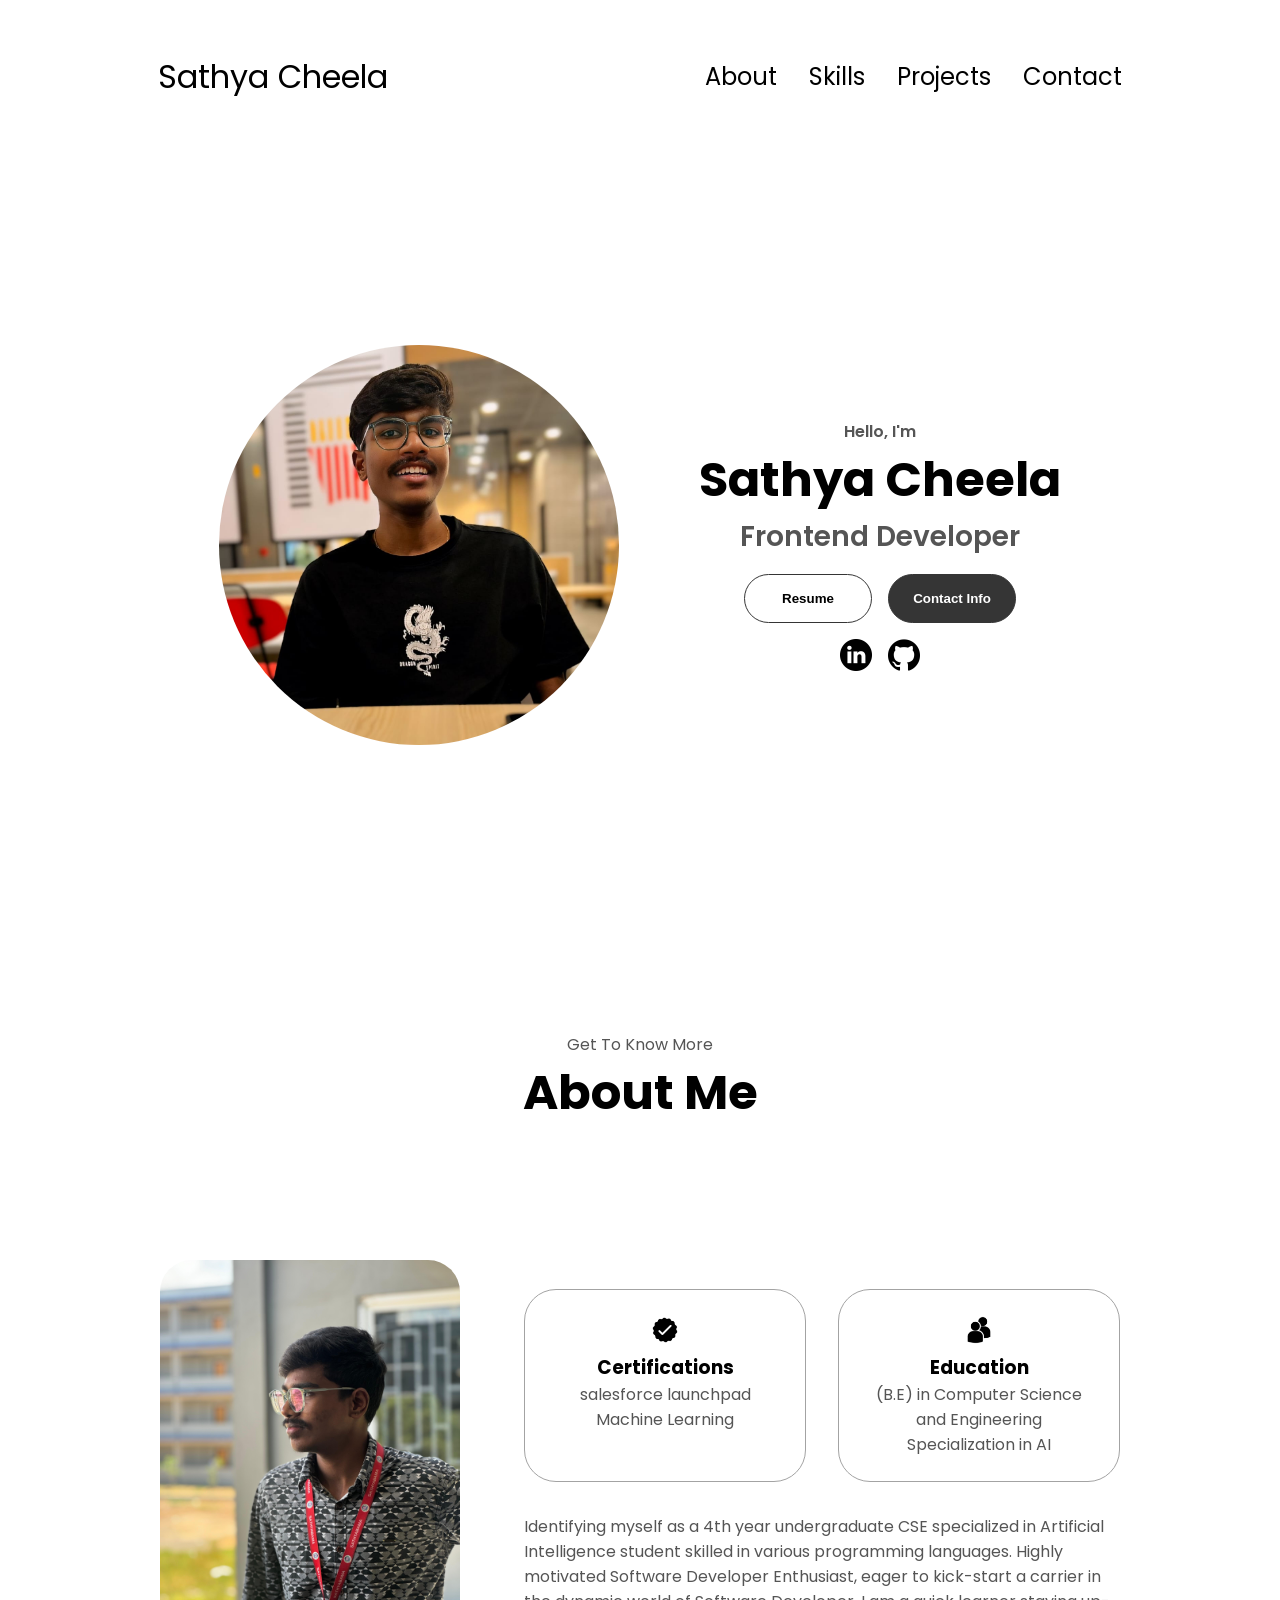
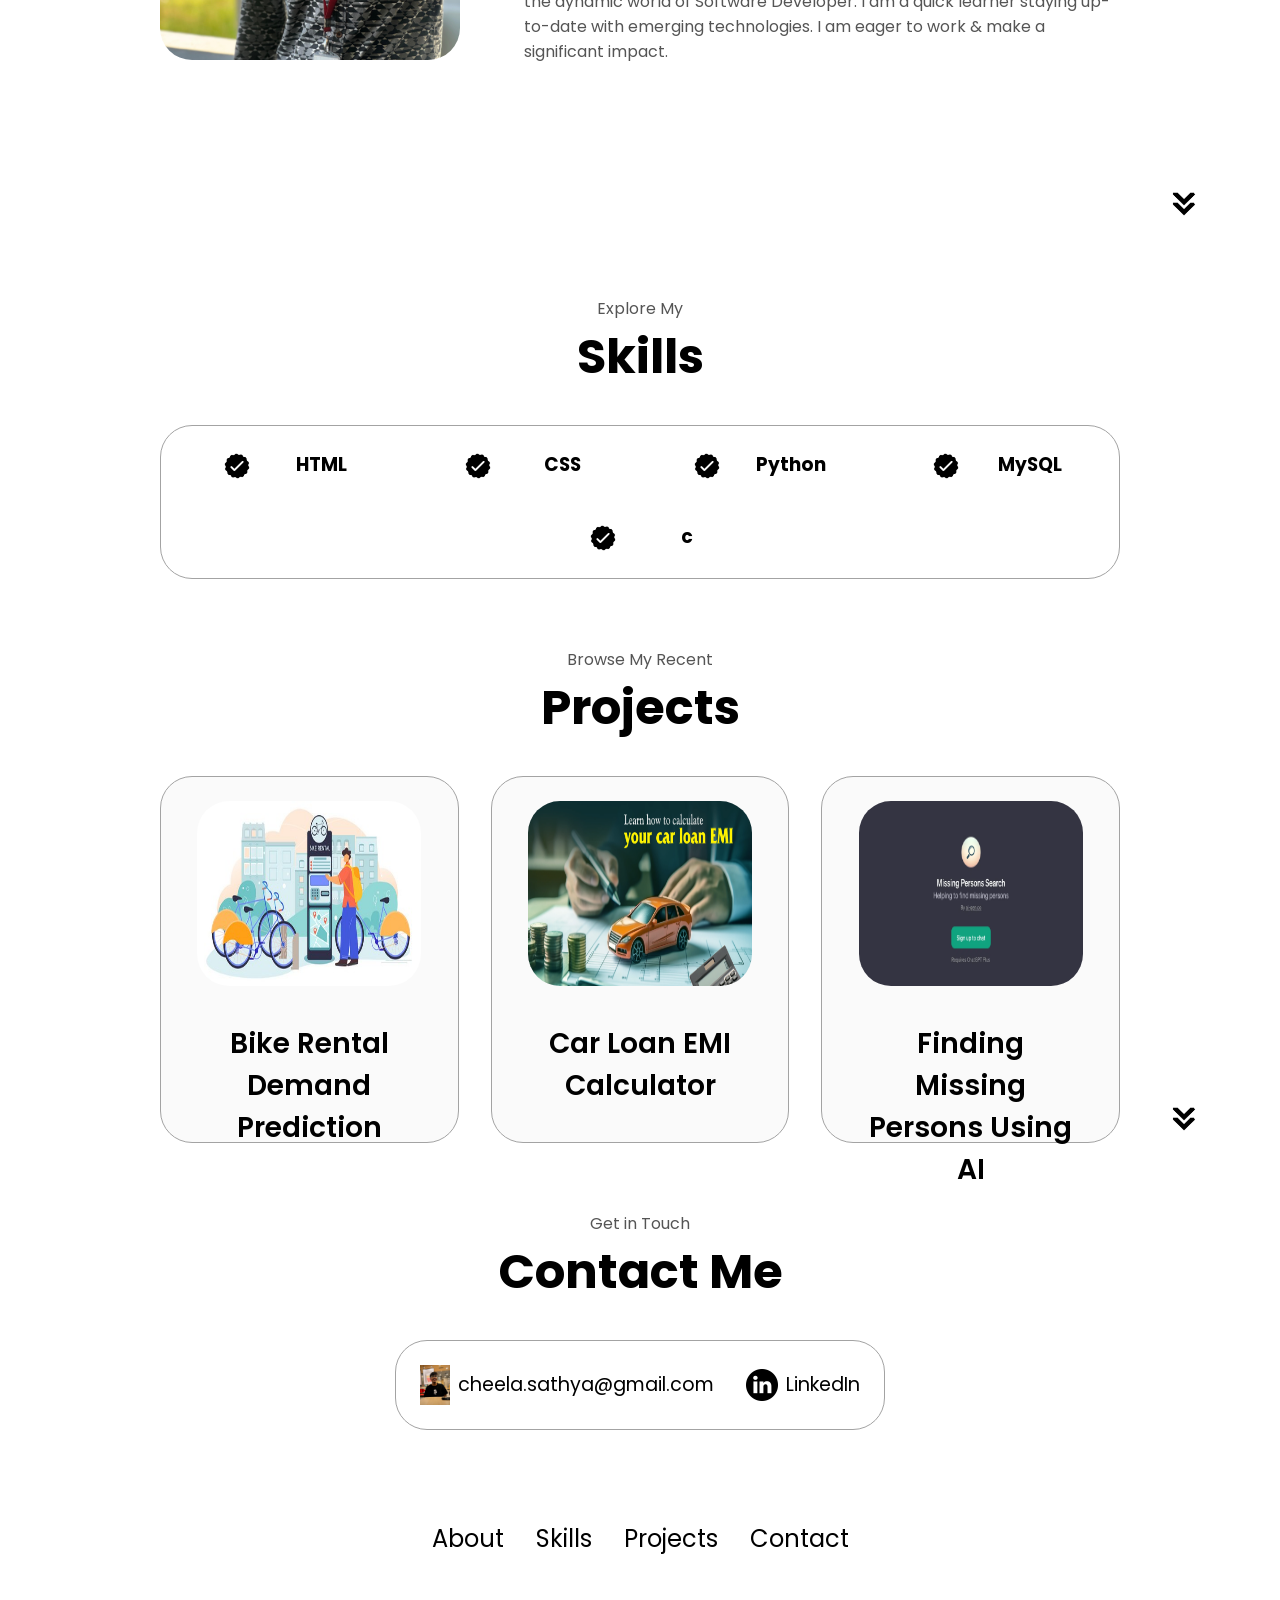
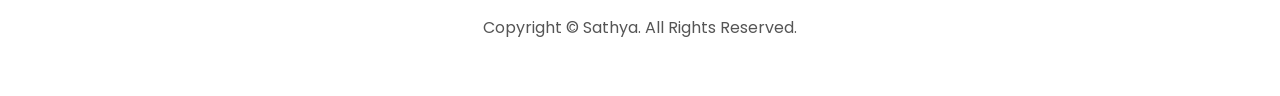
==== index.html @ cf6d088b "Add files via upload" ====
<!DOCTYPE html>
<html lang="en">
  <head>
    <meta charset="UTF-8" />
    <meta http-equiv="X-UA-Compatible" content="IE=edge" />
    <meta name="viewport" content="width=device-width, initial-scale=1.0" />
    <title>My Portfolio</title>
    <link rel="stylesheet" href="style.css" />
    <link rel="stylesheet" href="mediaqueries.css" />
    <style>
      .front-pic{
        width: 100%;
        height: 100%;
        border-radius: 50%;
        object-fit: cover;
      }
      .adjust{
        height: 100%;
      }

    </style>
  </head>
  <body>
    <nav id="desktop-nav">
      <div class="logo">Sathya Cheela</div>
      <div>
        <ul class="nav-links">
          <li><a href="#about">About</a></li>
          <li><a href="#experience">Skills</a></li>
          <li><a href="#projects">Projects</a></li>
          <li><a href="#contact">Contact</a></li>
        </ul>
      </div>
    </nav>
    <nav id="hamburger-nav">
      <div class="logo">Sathya Cheela</div>
      <div class="hamburger-menu">
        <div class="hamburger-icon" onclick="toggleMenu()">
          <span></span>
          <span></span>
          <span></span>
        </div>
        <div class="menu-links">
          <li><a href="#about" onclick="toggleMenu()">About</a></li>
          <li><a href="#experience" onclick="toggleMenu()">Experience</a></li>
          <li><a href="#projects" onclick="toggleMenu()">Projects</a></li>
          <li><a href="#contact" onclick="toggleMenu()">Contact</a></li>
        </div>
      </div>
    </nav>
    <section id="profile">
      <div class="section__pic-container">
        <img class="front-pic" src="assets\profile-pic.jpg" alt="Sathya profile picture" />
      </div>
      <div class="section__text">
        <p class="section__text__p1">Hello, I'm</p>
        <h1 class="title">Sathya Cheela</h1>
        <p class="section__text__p2">Frontend Developer</p>
        <div class="btn-container">
          <button
            class="btn btn-color-2"
            onclick="window.open('./assets/resume-example.pdf')"
          >
            Resume
          </button>
          <button class="btn btn-color-1" onclick="location.href='./#contact'">
            Contact Info
          </button>
        </div>
        <div id="socials-container">
          <img
            src="./assets/linkedin.png"
            alt="My LinkedIn profile"
            class="icon"
            onclick="location.href='https://www.linkedin.com/in/sathya-cheela-b7996b230/'"
          />
          <img
            src="./assets/github.png"
            alt="My Github profile"
            class="icon"
            onclick="location.href='https://github.com/ch-sathya'"
          />
        </div>
      </div>
    </section>
    <section id="about">
      <p class="section__text__p1">Get To Know More</p>
      <h1 class="title">About Me</h1>
      <div class="section-container">
        <div class="section__pic-container">
          <img
            src="assets\about-pic.jpg"
            alt="Profile picture"
            class="about-pic"
          />
        </div>
        <div class="about-details-container">
          <div class="about-containers">
            <div class="details-container">
              <img
                src="./assets/experience.png"
                alt="Experience icon"
                class="icon"
              />
              <h3>Certifications</h3>
              <p>salesforce launchpad<br />Machine Learning</p>
            </div>
            <div class="details-container">
              <img
                src="./assets/education.png"
                alt="Education icon"
                class="icon"
              />
              <h3>Education</h3>
              <p>(B.E) in Computer Science and Engineering <br />Specialization in AI</p>
            </div>
          </div>
          <div class="text-container">
            <p>
              Identifying myself as a 4th year undergraduate CSE specialized in 
              Artificial Intelligence student skilled in various programming languages. 
              Highly motivated Software Developer Enthusiast, eager to kick-start a 
              carrier in the dynamic world of Software Developer. 
              I am a quick learner staying up-to-date with emerging technologies. 
              I am eager to work & make a significant impact. 
            </p>
          </div>
        </div>
      </div>
      <img
        src="./assets/arrow.png"
        alt="Arrow icon"
        class="icon arrow"
        onclick="location.href='./#experience'"
      />
    </section>
    <section class="adjust" id="experience">
      <p class="section__text__p1">Explore My</p>
      <h1 class="title">Skills</h1>
      <div class="experience-details-container">
        <div class="about-containers">
          <div class="details-container">
            <!-- <h2 class="experience-sub-title">skills</h2> -->
            <div class="article-container">
              <article>
                <img
                  src="./assets/checkmark.png"
                  alt="Experience icon"
                  class="icon"
                />
                <div>
                  <h3>HTML</h3>
                  <!-- <p>Experienced</p> -->
                </div>
              </article>
              <article>
                <img
                  src="./assets/checkmark.png"
                  alt="Experience icon"
                  class="icon"
                />
                <div>
                  <h3>CSS</h3>
                  <!-- <p>Experienced</p> -->
                </div>
              </article>
              <article>
                <img
                  src="./assets/checkmark.png"
                  alt="Experience icon"
                  class="icon"
                />
                <div>
                  <h3>Python</h3>
                  <!-- <p>Intermediate</p> -->
                </div>
              </article>
              <article>
                <img
                  src="./assets/checkmark.png"
                  alt="Experience icon"
                  class="icon"
                />
                <div>
                  <h3>MySQL</h3>
                  <!-- <p>Basic</p> -->
                </div>
              </article>
              <article>
                <img
                  src="./assets/checkmark.png"
                  alt="Experience icon"
                  class="icon"
                />
                <div>
                  <h3>c</h3>
                  <!-- <p>Basic</p> -->
                </div>
              </article>
              <!-- <article>
                <img
                  src="./assets/checkmark.png"
                  alt="Experience icon"
                  class="icon"
                />
                <div>
                  <h3>Material UI</h3>
                  <p>Intermediate</p>
                </div>
              </article> -->
            </div>
          </div>
          <!-- <div class="details-container">
            <h2 class="experience-sub-title">Frontend Development</h2>
            <div class="article-container">
              <article>
                <img
                  src="./assets/checkmark.png"
                  alt="Experience icon"
                  class="icon"
                />
                <div>
                  <h3>PostgreSQL</h3>
                  <p>Basic</p>
                </div>
              </article>
              <article>
                <img
                  src="./assets/checkmark.png"
                  alt="Experience icon"
                  class="icon"
                />
                <div>
                  <h3>Node JS</h3>
                  <p>Intermediate</p>
                </div>
              </article>
              <article>
                <img
                  src="./assets/checkmark.png"
                  alt="Experience icon"
                  class="icon"
                />
                <div>
                  <h3>Express JS</h3>
                  <p>Intermediate</p>
                </div>
              </article>
              <article>
                <img
                  src="./assets/checkmark.png"
                  alt="Experience icon"
                  class="icon"
                />
                <div>
                  <h3>Git</h3>
                  <p>Intermediate</p>
                </div>
              </article>
            </div>
          </div> -->
        </div>
      </div>
      <!-- <img
        src="./assets/arrow.png"
        alt="Arrow icon"
        class="icon arrow"
        onclick="location.href='./#projects'"
      /> -->
    </section>
    <section id="projects">
      <p class="section__text__p1">Browse My Recent</p>
      <h1 class="title">Projects</h1>
      <div class="experience-details-container">
        <div class="about-containers">
          <div class="details-container color-container">
            <div class="article-container">
              <img
                src="assets\bike rental.jpg"
                alt="Project 1"
                class="project-img"
              />
            </div>
            <h2 class="experience-sub-title project-title">Bike Rental Demand Prediction </h2>
            <!-- <div class="btn-container">
              <button
                class="btn btn-color-2 project-btn"
                onclick="location.href='https://github.com/'"
              >
                Github
              </button>
              <button
                class="btn btn-color-2 project-btn"
                onclick="location.href='https://github.com/'"
              >
                Live Demo
              </button>
            </div> -->
          </div>
          <div class="details-container color-container">
            <div class="article-container">
              <img
                src="assets\Car Loan EMI Calculator.png"
                alt="Project 2"
                class="project-img"
              />
            </div>
            <h2 class="experience-sub-title project-title">Car Loan EMI Calculator</h2>
            <!-- <div class="btn-container">
              <button
                class="btn btn-color-2 project-btn"
                onclick="location.href='https://github.com/'"
              >
                Github
              </button>
              <button
                class="btn btn-color-2 project-btn"
                onclick="location.href='https://github.com/'"
              >
                Live Demo
              </button>
            </div> -->
          </div>
          <div class="details-container color-container">
            <div class="article-container">
              <img
                src="assets\missing-persons-search.webp"
                alt="Project 3"
                class="project-img"
              />
            </div>
            <h2 class="experience-sub-title project-title">Finding Missing Persons Using AI</h2>
            <!-- <div class="btn-container">
              <button
                class="btn btn-color-2 project-btn"
                onclick="location.href='https://github.com/'"
              >
                Github
              </button>
              <button
                class="btn btn-color-2 project-btn"
                onclick="location.href='https://github.com/'"
              >
                Live Demo
              </button>
            </div> -->
          </div>
        </div>
      </div>
      <img
        src="./assets/arrow.png"
        alt="Arrow icon"
        class="icon arrow"
        onclick="location.href='./#contact'"
      />
    </section>
    <section id="contact">
      <p class="section__text__p1">Get in Touch</p>
      <h1 class="title">Contact Me</h1>
      <div class="contact-info-upper-container">
        <div class="contact-info-container">
          <img
            src="assets\profile-pic.jpg"
            alt="Email icon"
            class="icon contact-icon email-icon"
          />
          <p><a href="mailto:cheela.sathya@gmail.com">cheela.sathya@gmail.com</a></p>
        </div>
        <div class="contact-info-container">
          <img
            src="./assets/linkedin.png"
            alt="LinkedIn icon"
            class="icon contact-icon"
          />
          <p><a href="https://www.linkedin.com/in/sathya-cheela-b7996b230/">LinkedIn</a></p>
        </div>
      </div>
    </section>
    <footer>
      <nav>
        <div class="nav-links-container">
          <ul class="nav-links">
            <li><a href="#about">About</a></li>
            <li><a href="#experience">Skills</a></li>
            <li><a href="#projects">Projects</a></li>
            <li><a href="#contact">Contact</a></li>
          </ul>
        </div>
      </nav>
      <p>Copyright &#169; Sathya. All Rights Reserved.</p>
    </footer>
    <script src="script.js"></script>
  </body>
</html>
---- style.css ----
/* GENERAL */

@import url("https://fonts.googleapis.com/css2?family=Poppins:wght@300;400;500;600&display=swap");

* {
  margin: 0;
  padding: 0;
}

body {
  font-family: "Poppins", sans-serif;
}

html {
  scroll-behavior: smooth;
}

p {
  color: rgb(85, 85, 85);
}

/* TRANSITION */

a,
.btn {
  transition: all 300ms ease;
}

/* DESKTOP NAV */

nav,
.nav-links {
  display: flex;
}

nav {
  justify-content: space-around;
  align-items: center;
  height: 17vh;
}

.nav-links {
  gap: 2rem;
  list-style: none;
  font-size: 1.5rem;
}

a {
  color: black;
  text-decoration: none;
  text-decoration-color: white;
}

a:hover {
  color: grey;
  text-decoration: underline;
  text-underline-offset: 1rem;
  text-decoration-color: rgb(181, 181, 181);
}

.logo {
  font-size: 2rem;
}

.logo:hover {
  cursor: default;
}

/* HAMBURGER MENU */

#hamburger-nav {
  display: none;
}

.hamburger-menu {
  position: relative;
  display: inline-block;
}

.hamburger-icon {
  display: flex;
  flex-direction: column;
  justify-content: space-between;
  height: 24px;
  width: 30px;
  cursor: pointer;
}

.hamburger-icon span {
  width: 100%;
  height: 2px;
  background-color: black;
  transition: all 0.3 ease-in-out;
}

.menu-links {
  position: absolute;
  top: 100%;
  right: 0;
  background-color: white;
  width: fit-content;
  max-height: 0;
  overflow: hidden;
  transition: all 0.3 ease-in-out;
}

.menu-links a {
  display: block;
  padding: 10px;
  text-align: center;
  font-size: 1.5rem;
  color: black;
  text-decoration: none;
  transition: all 0.3 ease-in-out;
}

.menu-links li {
  list-style: none;
}

.menu-links.open {
  max-height: 300px;
}

.hamburger-icon.open span:first-child {
  transform: rotate(45deg) translate(10px, 5px);
}

.hamburger-icon.open span:nth-child(2) {
  opacity: 0;
}

.hamburger-icon.open span:last-child {
  transform: rotate(-45deg) translate(10px, -5px);
}

.hamburger-icon span:first-child {
  transform: none;
}

.hamburger-icon span:first-child {
  opacity: 1;
}

.hamburger-icon span:first-child {
  transform: none;
}

/* SECTIONS */

section {
  padding-top: 4vh;
  height: 96vh;
  margin: 0 10rem;
  box-sizing: border-box;
  min-height: fit-content;
}

.section-container {
  display: flex;
}

/* PROFILE SECTION */

#profile {
  display: flex;
  justify-content: center;
  gap: 5rem;
  height: 80vh;
}

.section__pic-container {
  display: flex;
  height: 400px;
  width: 400px;
  margin: auto 0;
}

.section__text {
  align-self: center;
  text-align: center;
}

.section__text p {
  font-weight: 600;
}

.section__text__p1 {
  text-align: center;
}

.section__text__p2 {
  font-size: 1.75rem;
  margin-bottom: 1rem;
}

.title {
  font-size: 3rem;
  text-align: center;
}

#socials-container {
  display: flex;
  justify-content: center;
  margin-top: 1rem;
  gap: 1rem;
}

/* ICONS */

.icon {
  cursor: pointer;
  height: 2rem;
}

/* BUTTONS */

.btn-container {
  display: flex;
  justify-content: center;
  gap: 1rem;
}

.btn {
  font-weight: 600;
  transition: all 300ms ease;
  padding: 1rem;
  width: 8rem;
  border-radius: 2rem;
}

.btn-color-1,
.btn-color-2 {
  border: rgb(53, 53, 53) 0.1rem solid;
}

.btn-color-1:hover,
.btn-color-2:hover {
  cursor: pointer;
}

.btn-color-1,
.btn-color-2:hover {
  background: rgb(53, 53, 53);
  color: white;
}

.btn-color-1:hover {
  background: rgb(0, 0, 0);
}

.btn-color-2 {
  background: none;
}

.btn-color-2:hover {
  border: rgb(255, 255, 255) 0.1rem solid;
}

.btn-container {
  gap: 1rem;
}

/* ABOUT SECTION */

#about {
  position: relative;
}

.about-containers {
  gap: 2rem;
  margin-bottom: 2rem;
  margin-top: 2rem;
}

.about-details-container {
  justify-content: center;
  flex-direction: column;
}

.about-containers,
.about-details-container {
  display: flex;
}

.about-pic {
  border-radius: 2rem;
}

.arrow {
  position: absolute;
  right: -5rem;
  bottom: 2.5rem;
}

.details-container {
  padding: 1.5rem;
  flex: 1;
  background: white;
  border-radius: 2rem;
  border: rgb(53, 53, 53) 0.1rem solid;
  border-color: rgb(163, 163, 163);
  text-align: center;
}

.section-container {
  gap: 4rem;
  height: 80%;
}

.section__pic-container {
  height: 400px;
  width: 400px;
  margin: auto 0;
}

/* EXPERIENCE SECTION */

#experience {
  position: relative;
}

.experience-sub-title {
  color: rgb(85, 85, 85);
  font-weight: 600;
  font-size: 1.75rem;
  margin-bottom: 2rem;
}

.experience-details-container {
  display: flex;
  justify-content: center;
  flex-direction: column;
}

.article-container {
  height: 65%;
  display: flex;
  text-align: initial;
  flex-wrap: wrap;
  flex-direction: row;
  gap: 2.5rem;
  justify-content: space-around;
}

article {
  display: flex;
  width: 10rem;
  justify-content: space-around;
  gap: 0.5rem;
}

article .icon {
  cursor: default;
}

/* PROJECTS SECTION */

#projects {
  position: relative;
}

.color-container {
  border-color: rgb(163, 163, 163);
  background: rgb(250, 250, 250);
}

.project-img {
  border-radius: 2rem;
  width: 90%;
  height: 90%;
}

.project-title {
  margin: 1rem;
  color: black;
}

.project-btn {
  color: black;
  border-color: rgb(163, 163, 163);
}

/* CONTACT */

#contact {
  display: flex;
  justify-content: center;
  flex-direction: column;
  height: 70vh;
}

.contact-info-upper-container {
  display: flex;
  justify-content: center;
  border-radius: 2rem;
  border: rgb(53, 53, 53) 0.1rem solid;
  border-color: rgb(163, 163, 163);
  background: (250, 250, 250);
  margin: 2rem auto;
  padding: 0.5rem;
}

.contact-info-container {
  display: flex;
  align-items: center;
  justify-content: center;
  gap: 0.5rem;
  margin: 1rem;
}

.contact-info-container p {
  font-size: larger;
}

.contact-icon {
  cursor: default;
}

.email-icon {
  height: 2.5rem;
}

/* FOOTER SECTION */

footer {
  height: 26vh;
  margin: 0 1rem;
}

footer p {
  text-align: center;
}
---- mediaqueries.css ----
@media screen and (max-width: 1400px) {
  #profile {
    height: 83vh;
    margin-bottom: 6rem;
  }
  .about-containers {
    flex-wrap: wrap;
  }
  #contact,
  #projects {
    height: fit-content;
  }
}

@media screen and (max-width: 1200px) {
  #desktop-nav {
    display: none;
  }
  #hamburger-nav {
    display: flex;
  }
  #experience,
  .experience-details-container {
    margin-top: 2rem;
  }
  #profile,
  .section-container {
    display: block;
  }
  .arrow {
    display: none;
  }
  section,
  .section-container {
    height: fit-content;
  }
  section {
    margin: 0 5%;
  }
  .section__pic-container {
    width: 275px;
    height: 275px;
    margin: 0 auto 2rem;
  }
  .about-containers {
    margin-top: 0;
  }
}

@media screen and (max-width: 600px) {
  #contact,
  footer {
    height: 40vh;
  }
  #profile {
    height: 83vh;
    margin-bottom: 0;
  }
  article {
    font-size: 1rem;
  }
  footer nav {
    height: fit-content;
    margin-bottom: 2rem;
  }
  .about-containers,
  .contact-info-upper-container,
  .btn-container {
    flex-wrap: wrap;
  }
  .contact-info-container {
    margin: 0;
  }
  .contact-info-container p,
  .nav-links li a {
    font-size: 1rem;
  }
  .experience-sub-title {
    font-size: 1.25rem;
  }
  .logo {
    font-size: 1.5rem;
  }
  .nav-links {
    flex-direction: column;
    gap: 0.5rem;
    text-align: center;
  }
  .section__pic-container {
    width: auto;
    height: 46vw;
    justify-content: center;
  }
  .section__text__p2 {
    font-size: 1.25rem;
  }
  .title {
    font-size: 2rem;
  }
  .text-container {
    text-align: justify;
  }
}
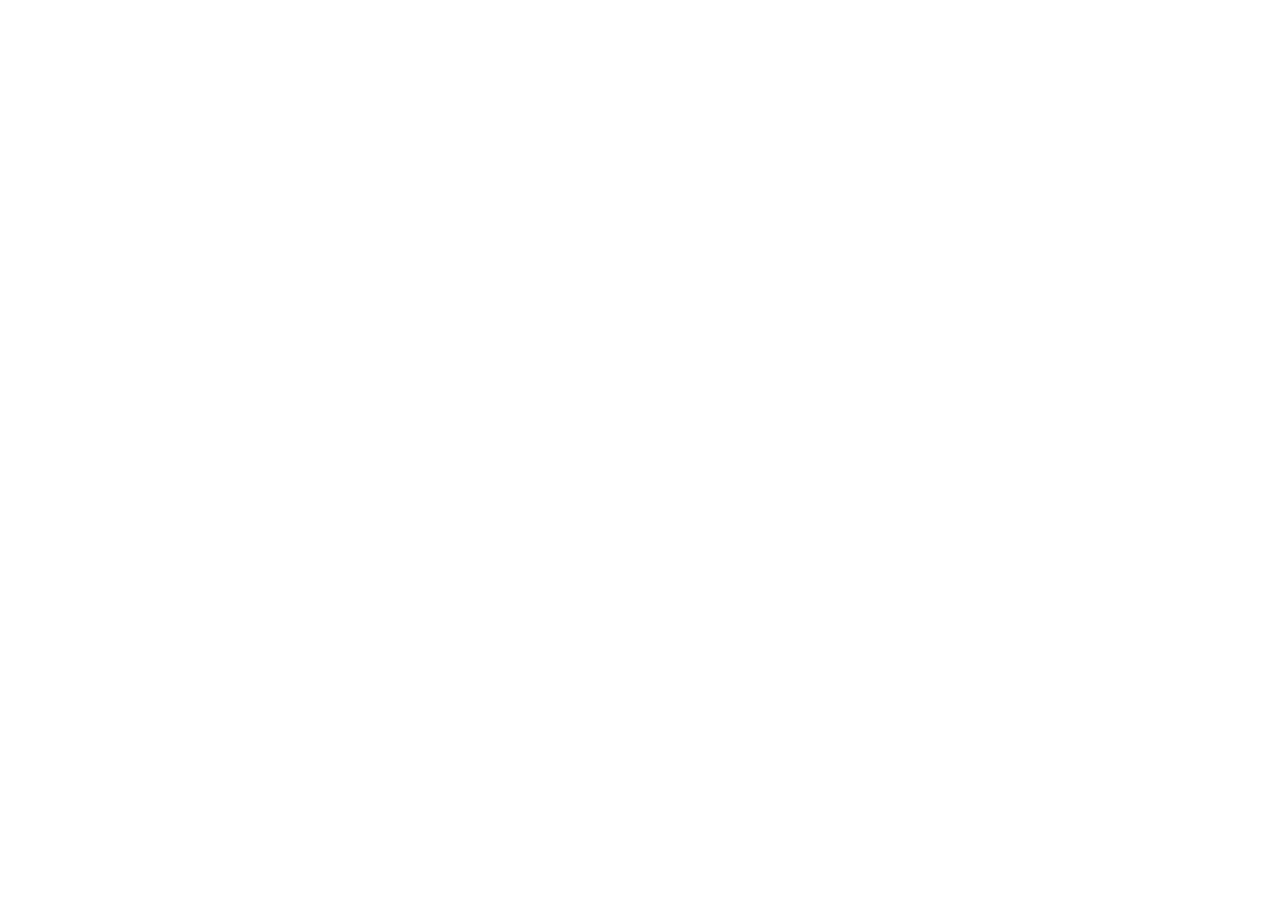
==== commit 7d9141e4: "first commit" ====
--- a/index.html
+++ b/index.html
@@ -1,394 +1,25 @@
-<!DOCTYPE html>
+<!doctype html>
 <html lang="en">
   <head>
     <meta charset="UTF-8" />
-    <meta http-equiv="X-UA-Compatible" content="IE=edge" />
     <meta name="viewport" content="width=device-width, initial-scale=1.0" />
-    <title>My Portfolio</title>
-    <link rel="stylesheet" href="style.css" />
-    <link rel="stylesheet" href="mediaqueries.css" />
-    <style>
-      .front-pic{
-        width: 100%;
-        height: 100%;
-        border-radius: 50%;
-        object-fit: cover;
-      }
-      .adjust{
-        height: 100%;
-      }
+    <link rel="icon" type="image/svg+xml" href="/favicon-sc.svg" />
+    <link rel="apple-touch-icon" href="/favicon-sc.svg" />
+    <title>Sathya Cheela | Software Engineer & AI Enthusiast</title>
+    <meta name="description" content="Portfolio of Sathya Cheela - Computer Science Engineering student specializing in Artificial Intelligence. Explore my projects, skills, and experience." />
+    <meta name="author" content="Sathya Cheela" />
+    <meta name="keywords" content="Sathya Cheela, Software Engineer, AI, Machine Learning, Python, Portfolio" />
+    <meta property="og:title" content="Sathya Cheela | Software Engineer Portfolio" />
+    <meta property="og:description" content="Computer Science Engineering student specializing in AI. Passionate about building scalable solutions." />
+    <meta property="og:type" content="website" />
 
-    </style>
+    <meta name="twitter:card" content="summary_large_image" />
+    <meta name="twitter:title" content="Sathya Cheela | Software Engineer Portfolio" />
+    <meta name="twitter:description" content="Computer Science Engineering student specializing in AI. Passionate about building scalable solutions." />
   </head>
+
   <body>
-    <nav id="desktop-nav">
-      <div class="logo">Sathya Cheela</div>
-      <div>
-        <ul class="nav-links">
-          <li><a href="#about">About</a></li>
-          <li><a href="#experience">Skills</a></li>
-          <li><a href="#projects">Projects</a></li>
-          <li><a href="#contact">Contact</a></li>
-        </ul>
-      </div>
-    </nav>
-    <nav id="hamburger-nav">
-      <div class="logo">Sathya Cheela</div>
-      <div class="hamburger-menu">
-        <div class="hamburger-icon" onclick="toggleMenu()">
-          <span></span>
-          <span></span>
-          <span></span>
-        </div>
-        <div class="menu-links">
-          <li><a href="#about" onclick="toggleMenu()">About</a></li>
-          <li><a href="#experience" onclick="toggleMenu()">Experience</a></li>
-          <li><a href="#projects" onclick="toggleMenu()">Projects</a></li>
-          <li><a href="#contact" onclick="toggleMenu()">Contact</a></li>
-        </div>
-      </div>
-    </nav>
-    <section id="profile">
-      <div class="section__pic-container">
-        <img class="front-pic" src="assets\profile-pic.jpg" alt="Sathya profile picture" />
-      </div>
-      <div class="section__text">
-        <p class="section__text__p1">Hello, I'm</p>
-        <h1 class="title">Sathya Cheela</h1>
-        <p class="section__text__p2">Frontend Developer</p>
-        <div class="btn-container">
-          <button
-            class="btn btn-color-2"
-            onclick="window.open('./assets/resume-example.pdf')"
-          >
-            Resume
-          </button>
-          <button class="btn btn-color-1" onclick="location.href='./#contact'">
-            Contact Info
-          </button>
-        </div>
-        <div id="socials-container">
-          <img
-            src="./assets/linkedin.png"
-            alt="My LinkedIn profile"
-            class="icon"
-            onclick="location.href='https://www.linkedin.com/in/sathya-cheela-b7996b230/'"
-          />
-          <img
-            src="./assets/github.png"
-            alt="My Github profile"
-            class="icon"
-            onclick="location.href='https://github.com/ch-sathya'"
-          />
-        </div>
-      </div>
-    </section>
-    <section id="about">
-      <p class="section__text__p1">Get To Know More</p>
-      <h1 class="title">About Me</h1>
-      <div class="section-container">
-        <div class="section__pic-container">
-          <img
-            src="assets\about-pic.jpg"
-            alt="Profile picture"
-            class="about-pic"
-          />
-        </div>
-        <div class="about-details-container">
-          <div class="about-containers">
-            <div class="details-container">
-              <img
-                src="./assets/experience.png"
-                alt="Experience icon"
-                class="icon"
-              />
-              <h3>Certifications</h3>
-              <p>salesforce launchpad<br />Machine Learning</p>
-            </div>
-            <div class="details-container">
-              <img
-                src="./assets/education.png"
-                alt="Education icon"
-                class="icon"
-              />
-              <h3>Education</h3>
-              <p>(B.E) in Computer Science and Engineering <br />Specialization in AI</p>
-            </div>
-          </div>
-          <div class="text-container">
-            <p>
-              Identifying myself as a 4th year undergraduate CSE specialized in 
-              Artificial Intelligence student skilled in various programming languages. 
-              Highly motivated Software Developer Enthusiast, eager to kick-start a 
-              carrier in the dynamic world of Software Developer. 
-              I am a quick learner staying up-to-date with emerging technologies. 
-              I am eager to work & make a significant impact. 
-            </p>
-          </div>
-        </div>
-      </div>
-      <img
-        src="./assets/arrow.png"
-        alt="Arrow icon"
-        class="icon arrow"
-        onclick="location.href='./#experience'"
-      />
-    </section>
-    <section class="adjust" id="experience">
-      <p class="section__text__p1">Explore My</p>
-      <h1 class="title">Skills</h1>
-      <div class="experience-details-container">
-        <div class="about-containers">
-          <div class="details-container">
-            <!-- <h2 class="experience-sub-title">skills</h2> -->
-            <div class="article-container">
-              <article>
-                <img
-                  src="./assets/checkmark.png"
-                  alt="Experience icon"
-                  class="icon"
-                />
-                <div>
-                  <h3>HTML</h3>
-                  <!-- <p>Experienced</p> -->
-                </div>
-              </article>
-              <article>
-                <img
-                  src="./assets/checkmark.png"
-                  alt="Experience icon"
-                  class="icon"
-                />
-                <div>
-                  <h3>CSS</h3>
-                  <!-- <p>Experienced</p> -->
-                </div>
-              </article>
-              <article>
-                <img
-                  src="./assets/checkmark.png"
-                  alt="Experience icon"
-                  class="icon"
-                />
-                <div>
-                  <h3>Python</h3>
-                  <!-- <p>Intermediate</p> -->
-                </div>
-              </article>
-              <article>
-                <img
-                  src="./assets/checkmark.png"
-                  alt="Experience icon"
-                  class="icon"
-                />
-                <div>
-                  <h3>MySQL</h3>
-                  <!-- <p>Basic</p> -->
-                </div>
-              </article>
-              <article>
-                <img
-                  src="./assets/checkmark.png"
-                  alt="Experience icon"
-                  class="icon"
-                />
-                <div>
-                  <h3>c</h3>
-                  <!-- <p>Basic</p> -->
-                </div>
-              </article>
-              <!-- <article>
-                <img
-                  src="./assets/checkmark.png"
-                  alt="Experience icon"
-                  class="icon"
-                />
-                <div>
-                  <h3>Material UI</h3>
-                  <p>Intermediate</p>
-                </div>
-              </article> -->
-            </div>
-          </div>
-          <!-- <div class="details-container">
-            <h2 class="experience-sub-title">Frontend Development</h2>
-            <div class="article-container">
-              <article>
-                <img
-                  src="./assets/checkmark.png"
-                  alt="Experience icon"
-                  class="icon"
-                />
-                <div>
-                  <h3>PostgreSQL</h3>
-                  <p>Basic</p>
-                </div>
-              </article>
-              <article>
-                <img
-                  src="./assets/checkmark.png"
-                  alt="Experience icon"
-                  class="icon"
-                />
-                <div>
-                  <h3>Node JS</h3>
-                  <p>Intermediate</p>
-                </div>
-              </article>
-              <article>
-                <img
-                  src="./assets/checkmark.png"
-                  alt="Experience icon"
-                  class="icon"
-                />
-                <div>
-                  <h3>Express JS</h3>
-                  <p>Intermediate</p>
-                </div>
-              </article>
-              <article>
-                <img
-                  src="./assets/checkmark.png"
-                  alt="Experience icon"
-                  class="icon"
-                />
-                <div>
-                  <h3>Git</h3>
-                  <p>Intermediate</p>
-                </div>
-              </article>
-            </div>
-          </div> -->
-        </div>
-      </div>
-      <!-- <img
-        src="./assets/arrow.png"
-        alt="Arrow icon"
-        class="icon arrow"
-        onclick="location.href='./#projects'"
-      /> -->
-    </section>
-    <section id="projects">
-      <p class="section__text__p1">Browse My Recent</p>
-      <h1 class="title">Projects</h1>
-      <div class="experience-details-container">
-        <div class="about-containers">
-          <div class="details-container color-container">
-            <div class="article-container">
-              <img
-                src="assets\bike rental.jpg"
-                alt="Project 1"
-                class="project-img"
-              />
-            </div>
-            <h2 class="experience-sub-title project-title">Bike Rental Demand Prediction </h2>
-            <!-- <div class="btn-container">
-              <button
-                class="btn btn-color-2 project-btn"
-                onclick="location.href='https://github.com/'"
-              >
-                Github
-              </button>
-              <button
-                class="btn btn-color-2 project-btn"
-                onclick="location.href='https://github.com/'"
-              >
-                Live Demo
-              </button>
-            </div> -->
-          </div>
-          <div class="details-container color-container">
-            <div class="article-container">
-              <img
-                src="assets\Car Loan EMI Calculator.png"
-                alt="Project 2"
-                class="project-img"
-              />
-            </div>
-            <h2 class="experience-sub-title project-title">Car Loan EMI Calculator</h2>
-            <!-- <div class="btn-container">
-              <button
-                class="btn btn-color-2 project-btn"
-                onclick="location.href='https://github.com/'"
-              >
-                Github
-              </button>
-              <button
-                class="btn btn-color-2 project-btn"
-                onclick="location.href='https://github.com/'"
-              >
-                Live Demo
-              </button>
-            </div> -->
-          </div>
-          <div class="details-container color-container">
-            <div class="article-container">
-              <img
-                src="assets\missing-persons-search.webp"
-                alt="Project 3"
-                class="project-img"
-              />
-            </div>
-            <h2 class="experience-sub-title project-title">Finding Missing Persons Using AI</h2>
-            <!-- <div class="btn-container">
-              <button
-                class="btn btn-color-2 project-btn"
-                onclick="location.href='https://github.com/'"
-              >
-                Github
-              </button>
-              <button
-                class="btn btn-color-2 project-btn"
-                onclick="location.href='https://github.com/'"
-              >
-                Live Demo
-              </button>
-            </div> -->
-          </div>
-        </div>
-      </div>
-      <img
-        src="./assets/arrow.png"
-        alt="Arrow icon"
-        class="icon arrow"
-        onclick="location.href='./#contact'"
-      />
-    </section>
-    <section id="contact">
-      <p class="section__text__p1">Get in Touch</p>
-      <h1 class="title">Contact Me</h1>
-      <div class="contact-info-upper-container">
-        <div class="contact-info-container">
-          <img
-            src="assets\profile-pic.jpg"
-            alt="Email icon"
-            class="icon contact-icon email-icon"
-          />
-          <p><a href="mailto:cheela.sathya@gmail.com">cheela.sathya@gmail.com</a></p>
-        </div>
-        <div class="contact-info-container">
-          <img
-            src="./assets/linkedin.png"
-            alt="LinkedIn icon"
-            class="icon contact-icon"
-          />
-          <p><a href="https://www.linkedin.com/in/sathya-cheela-b7996b230/">LinkedIn</a></p>
-        </div>
-      </div>
-    </section>
-    <footer>
-      <nav>
-        <div class="nav-links-container">
-          <ul class="nav-links">
-            <li><a href="#about">About</a></li>
-            <li><a href="#experience">Skills</a></li>
-            <li><a href="#projects">Projects</a></li>
-            <li><a href="#contact">Contact</a></li>
-          </ul>
-        </div>
-      </nav>
-      <p>Copyright &#169; Sathya. All Rights Reserved.</p>
-    </footer>
-    <script src="script.js"></script>
+    <div id="root"></div>
+    <script type="module" src="/src/main.tsx"></script>
   </body>
 </html>
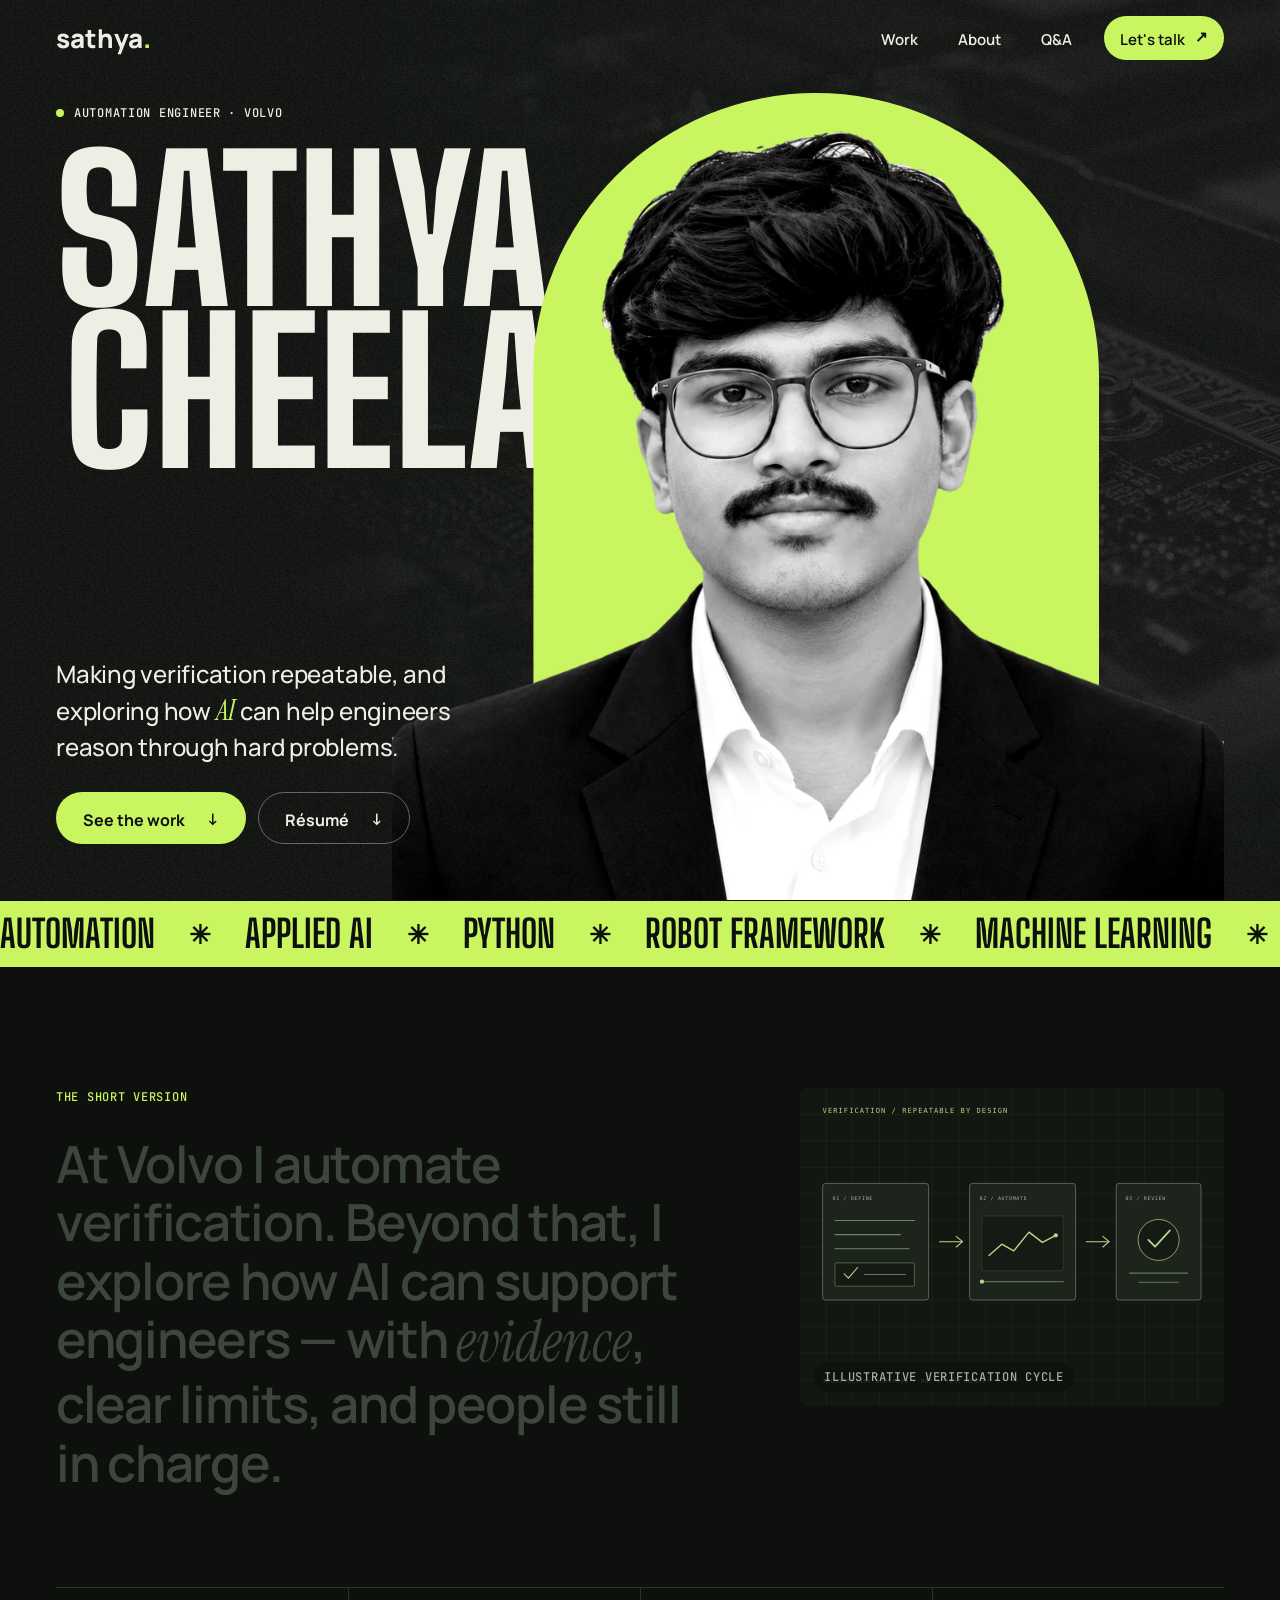
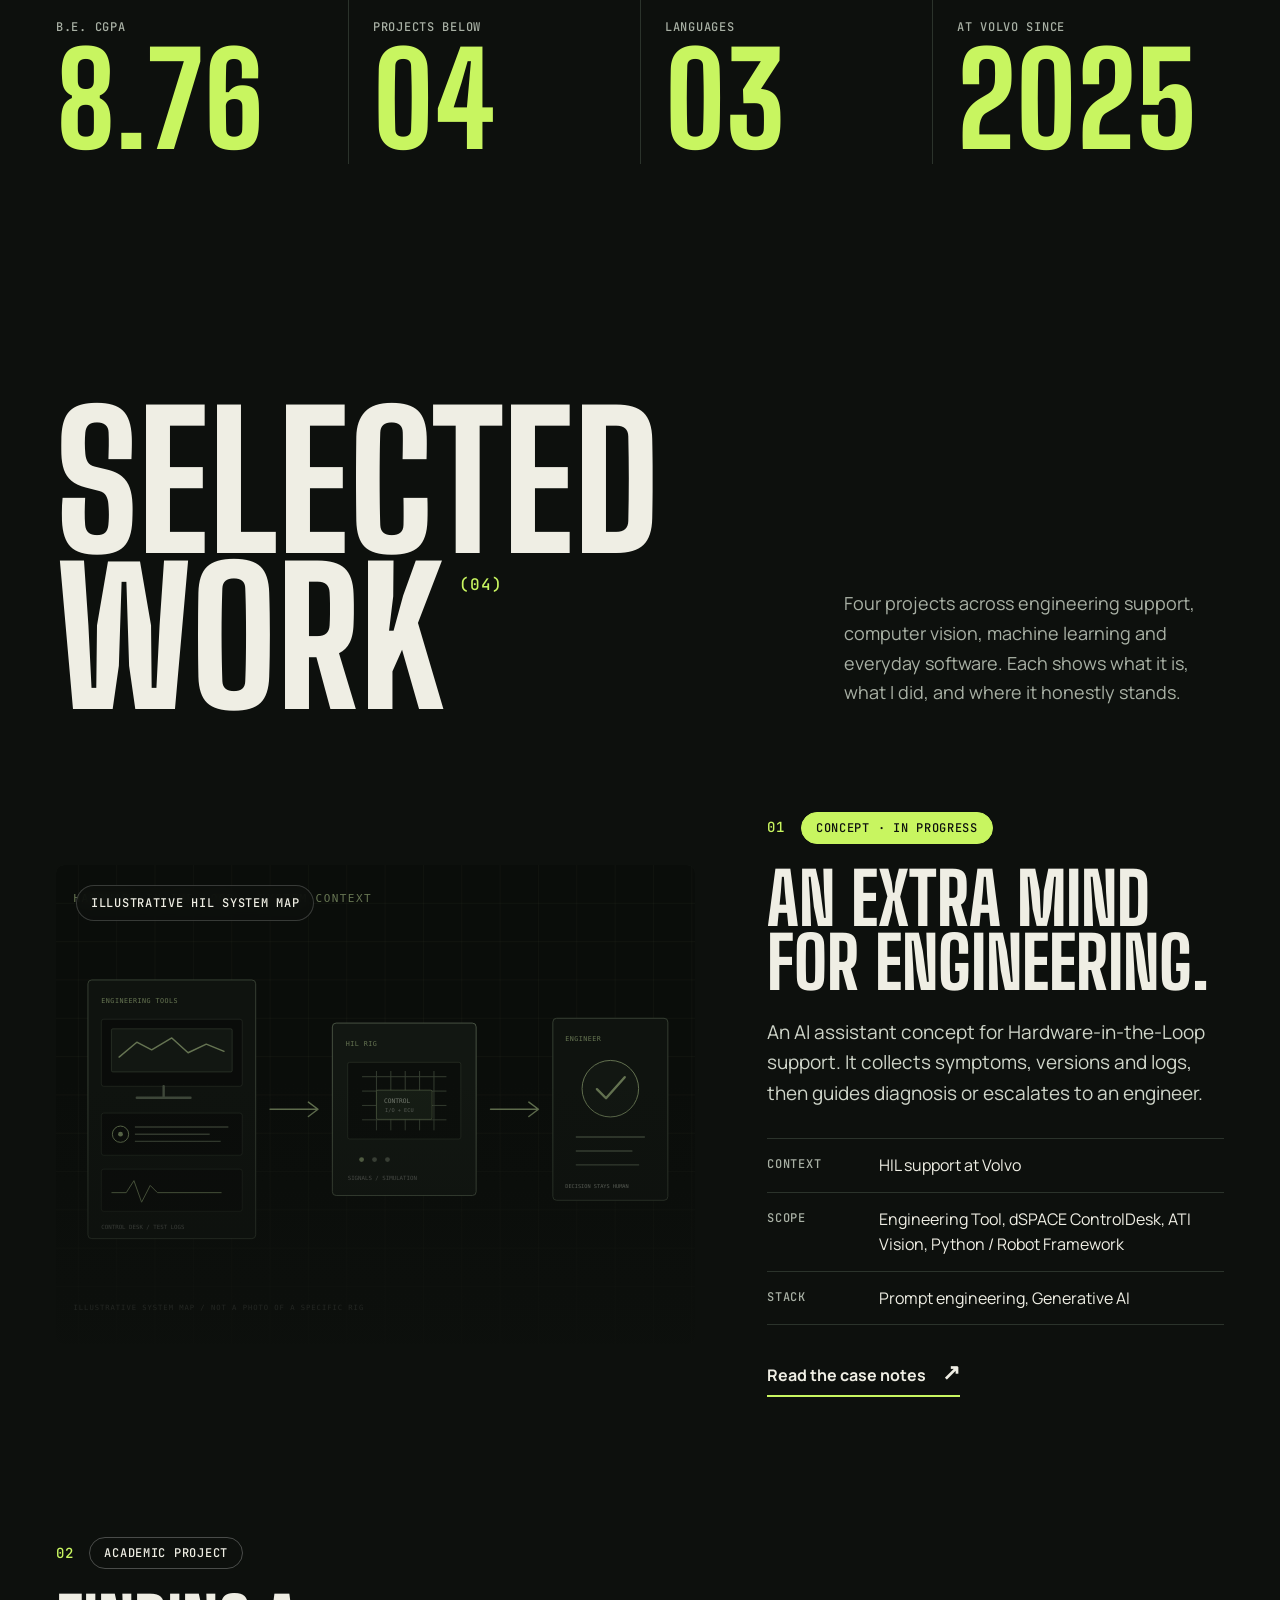
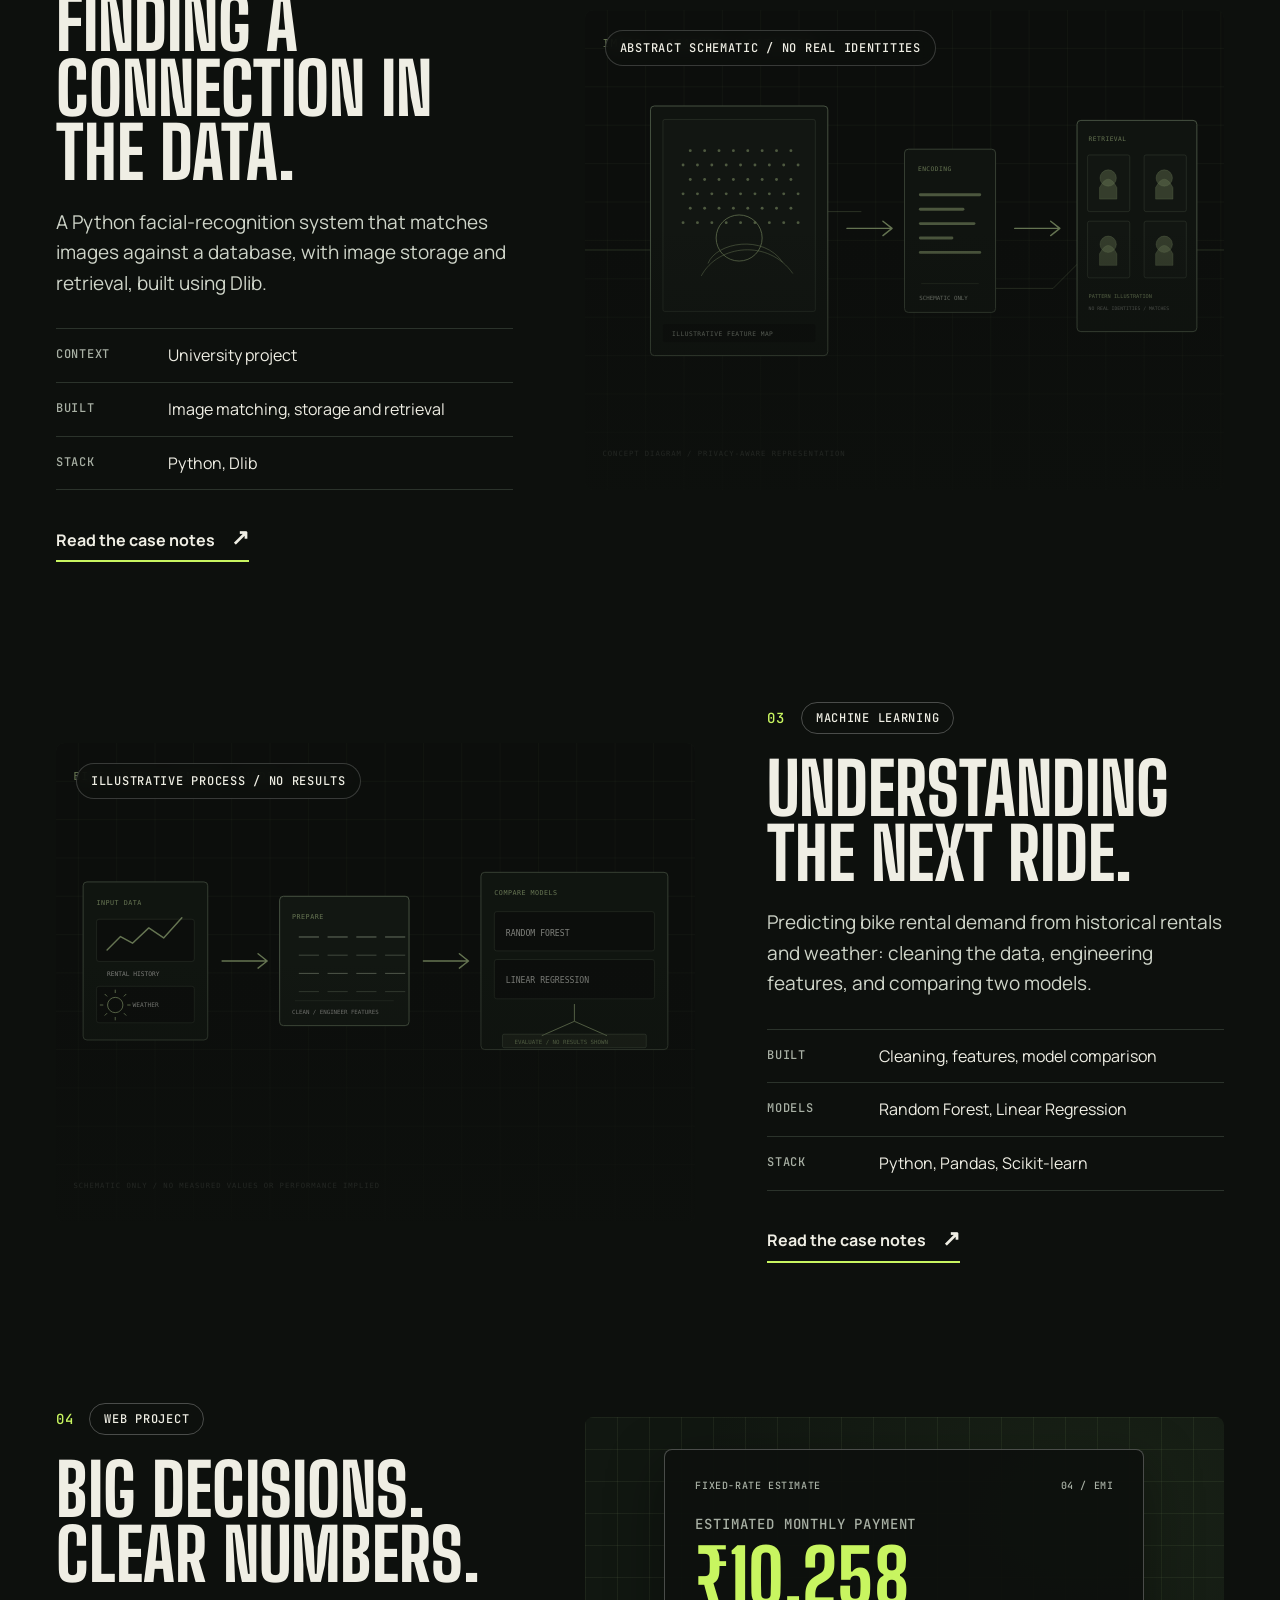
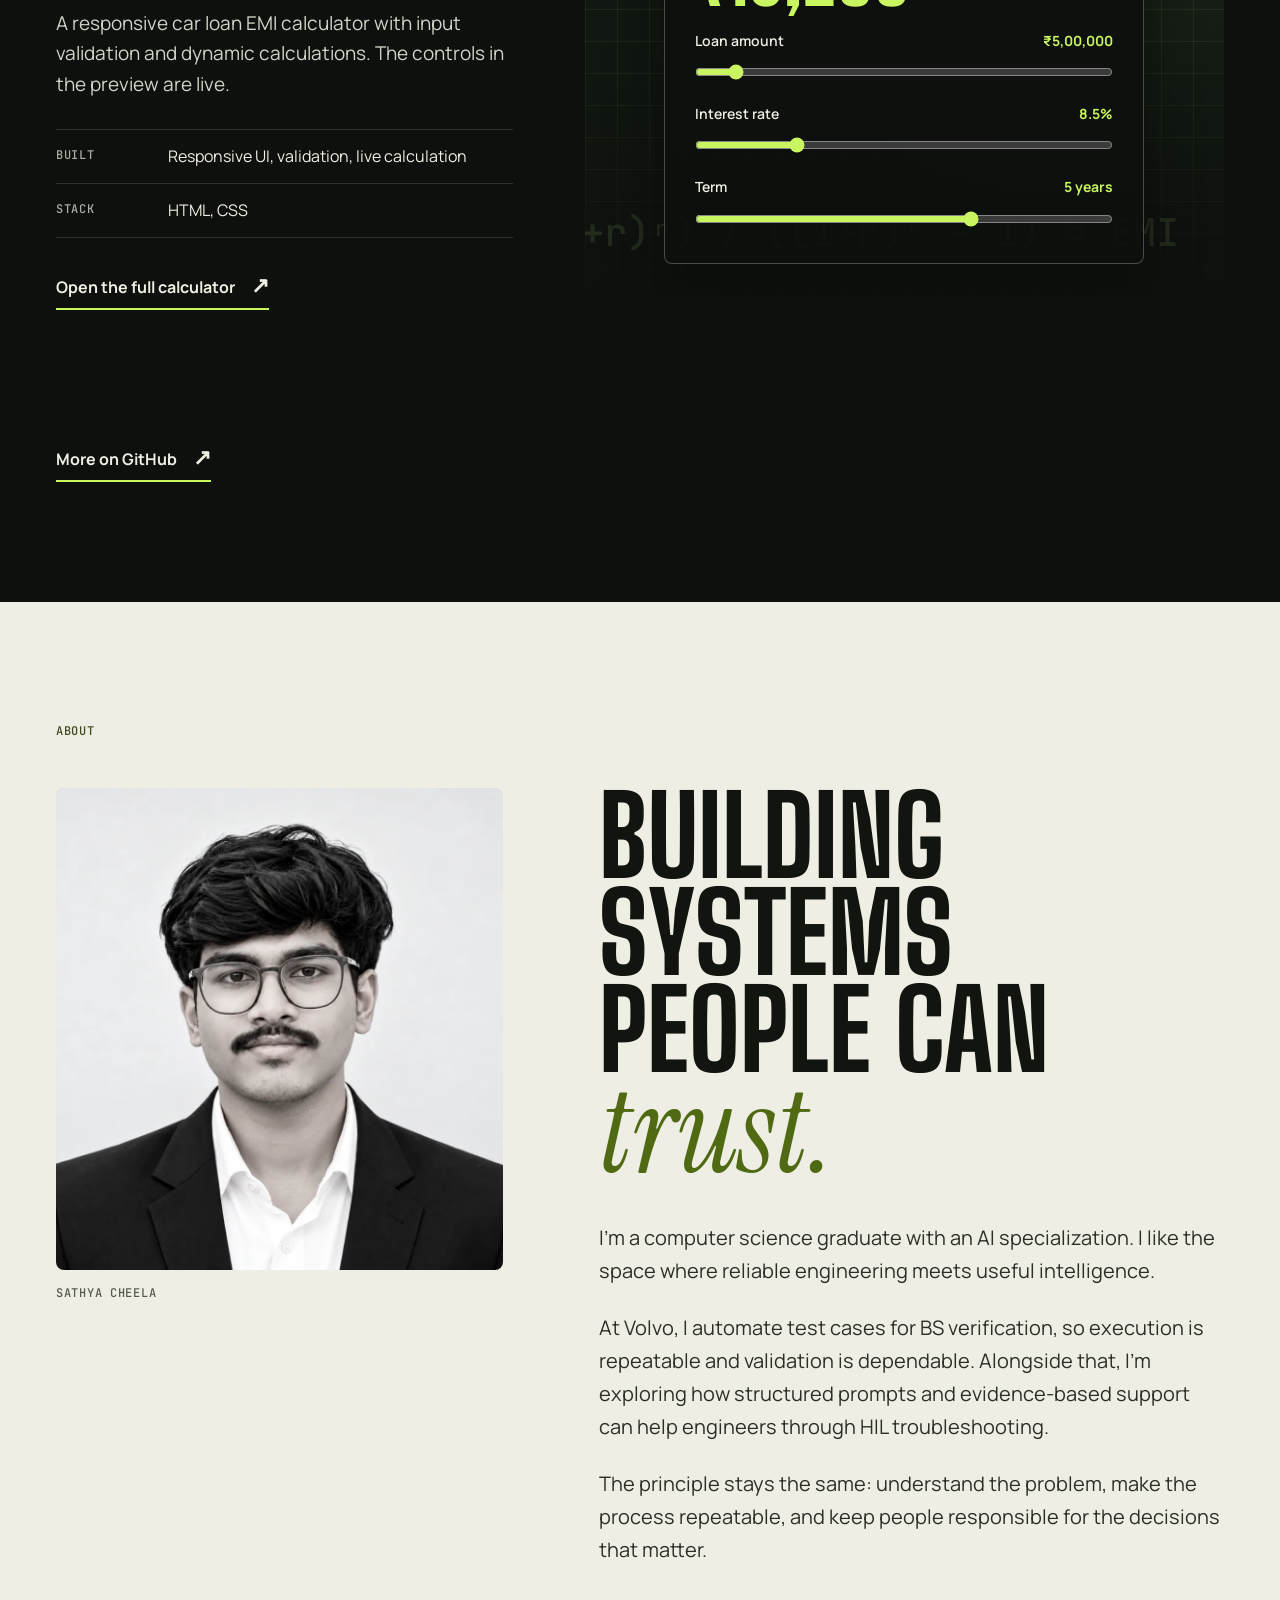
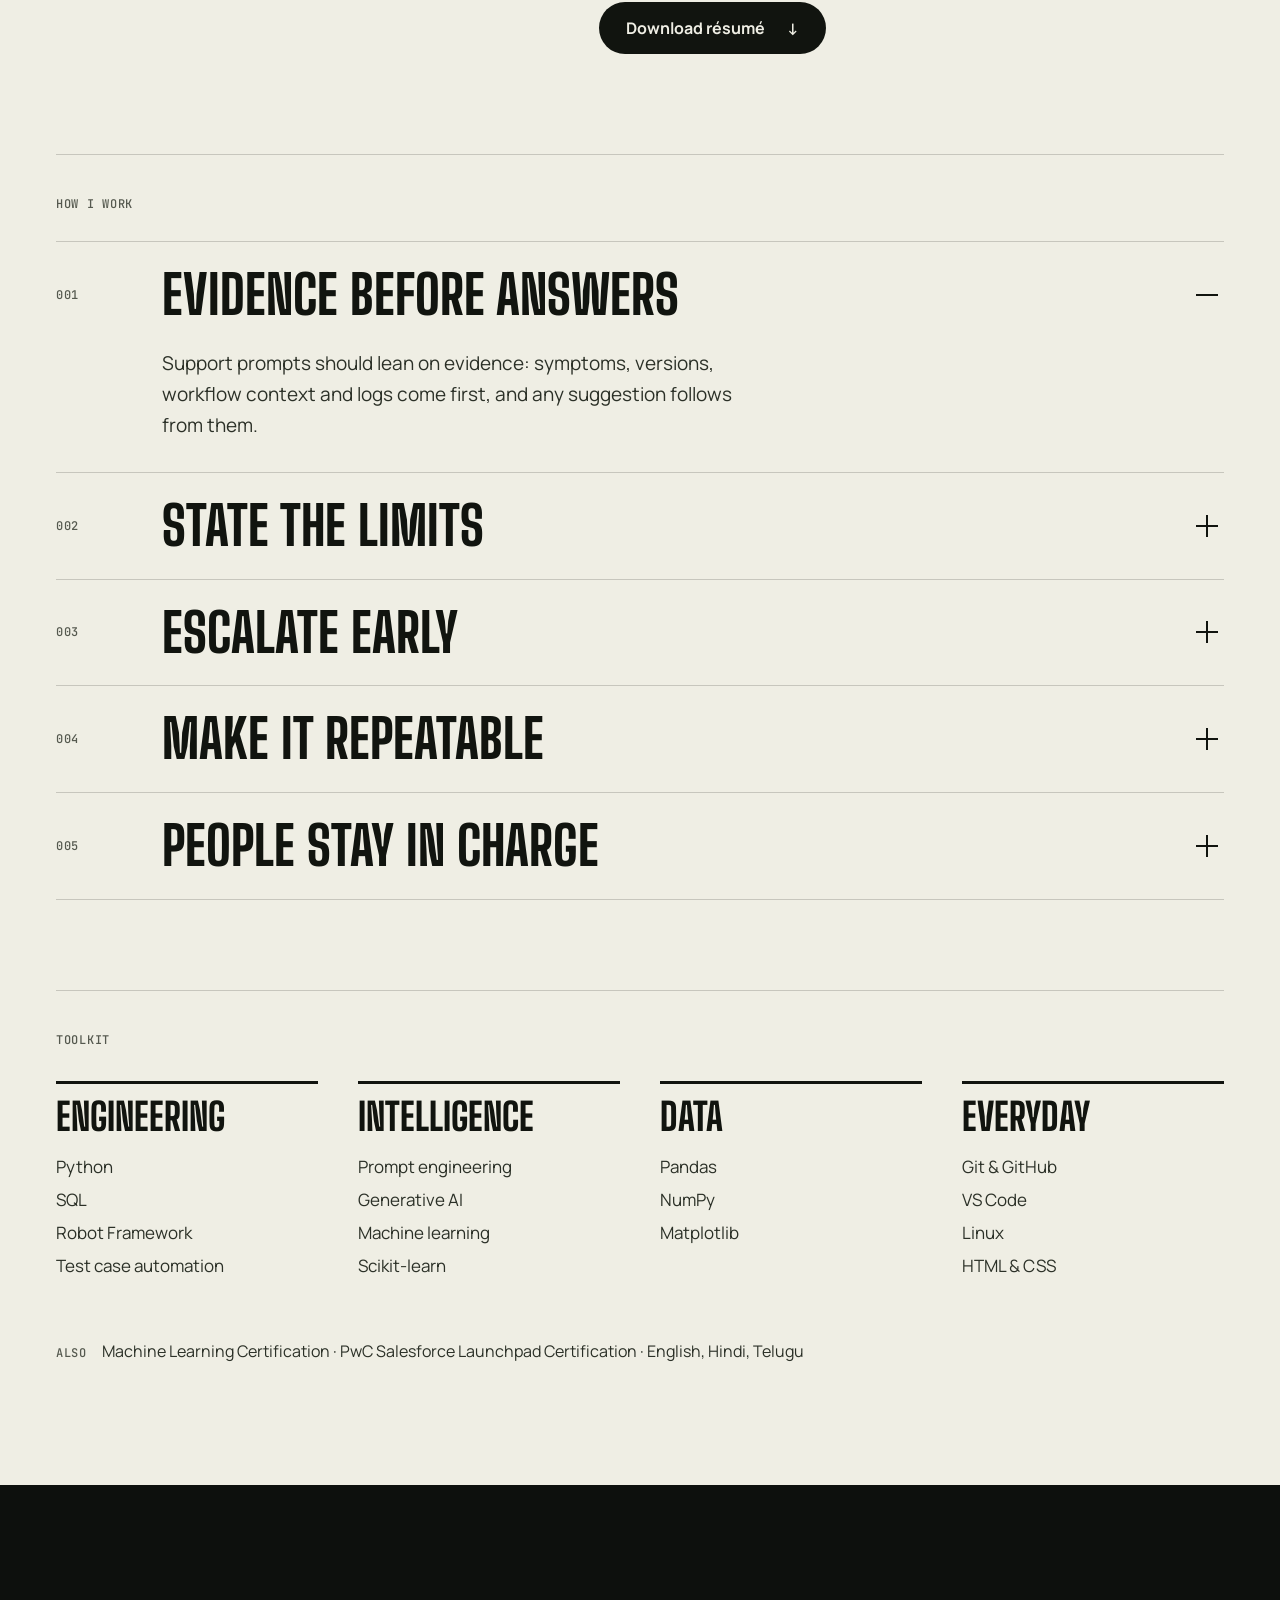
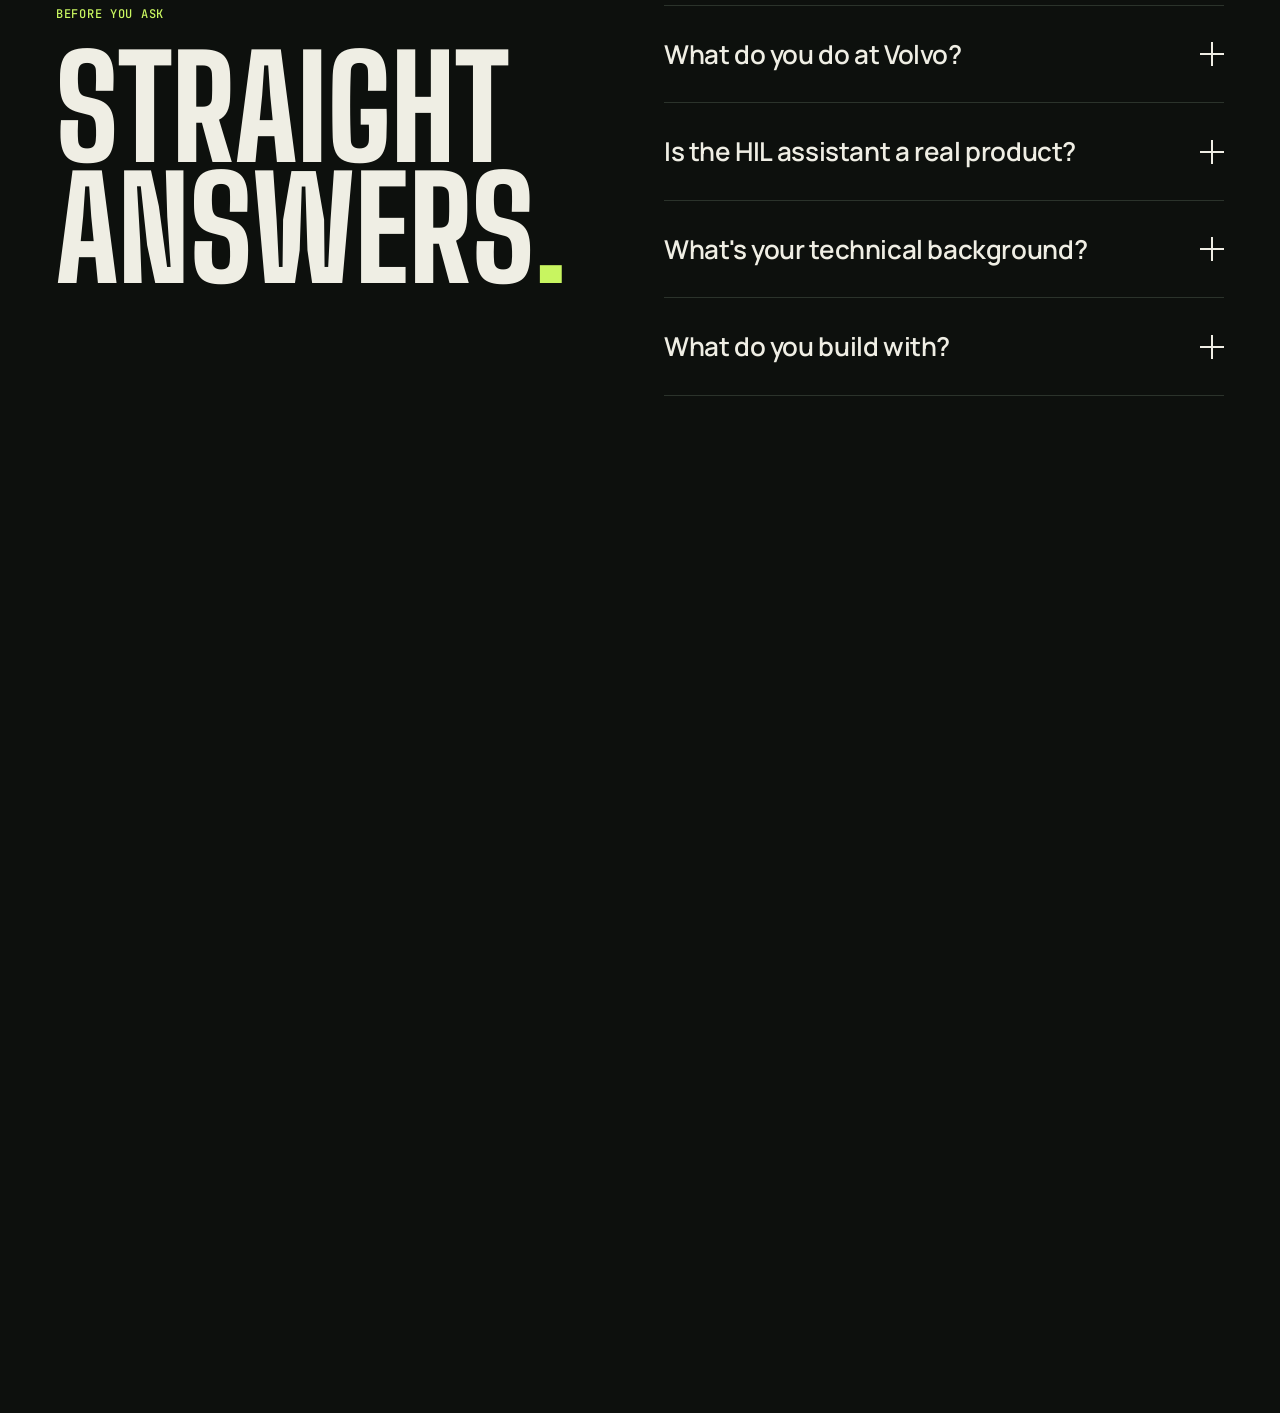
==== commit f47a3294: "Add portfolio website" ====
--- a/index.html
+++ b/index.html
@@ -1,25 +1,234 @@
 <!doctype html>
 <html lang="en">
-  <head>
-    <meta charset="UTF-8" />
-    <meta name="viewport" content="width=device-width, initial-scale=1.0" />
-    <link rel="icon" type="image/svg+xml" href="/favicon-sc.svg" />
-    <link rel="apple-touch-icon" href="/favicon-sc.svg" />
-    <title>Sathya Cheela | Software Engineer & AI Enthusiast</title>
-    <meta name="description" content="Portfolio of Sathya Cheela - Computer Science Engineering student specializing in Artificial Intelligence. Explore my projects, skills, and experience." />
-    <meta name="author" content="Sathya Cheela" />
-    <meta name="keywords" content="Sathya Cheela, Software Engineer, AI, Machine Learning, Python, Portfolio" />
-    <meta property="og:title" content="Sathya Cheela | Software Engineer Portfolio" />
-    <meta property="og:description" content="Computer Science Engineering student specializing in AI. Passionate about building scalable solutions." />
-    <meta property="og:type" content="website" />
-
-    <meta name="twitter:card" content="summary_large_image" />
-    <meta name="twitter:title" content="Sathya Cheela | Software Engineer Portfolio" />
-    <meta name="twitter:description" content="Computer Science Engineering student specializing in AI. Passionate about building scalable solutions." />
-  </head>
-
-  <body>
-    <div id="root"></div>
-    <script type="module" src="/src/main.tsx"></script>
-  </body>
+<head>
+  <meta charset="UTF-8">
+  <meta name="viewport" content="width=device-width, initial-scale=1">
+  <title>Sathya Cheela | Automation Engineer & Applied AI</title>
+  <meta name="description" content="Sathya Cheela is an automation engineer at Volvo exploring applied AI, machine learning and dependable software. Selected projects, experience and contact.">
+  <meta name="theme-color" content="#0d100d">
+  <link rel="icon" href="data:image/svg+xml,%3Csvg xmlns='http://www.w3.org/2000/svg' viewBox='0 0 64 64'%3E%3Crect width='64' height='64' rx='14' fill='%23c8f560'/%3E%3Ctext x='32' y='46' text-anchor='middle' font-family='Impact,sans-serif' font-size='40' fill='%230d100d'%3ES%3C/text%3E%3C/svg%3E">
+  <script>document.documentElement.classList.add('js');try{if(!sessionStorage.getItem('intro')){document.documentElement.classList.add('intro');sessionStorage.setItem('intro','1')}}catch(e){}setTimeout(function(){if(!document.documentElement.classList.contains('motion'))document.documentElement.classList.remove('js','intro')},2500);</script>
+  <link rel="stylesheet" href="styles.css">
+  <script src="script.js" defer></script>
+</head>
+<body>
+  <a class="skip-link" href="#work">Skip to selected work</a>
+  <div class="progress" aria-hidden="true"></div>
+  <div class="curtain" aria-hidden="true"><span class="curtain-mark">sathya<i>.</i></span></div>
+  <div class="cursor" aria-hidden="true"><span class="cursor-ring"><span class="cursor-label mono"></span></span></div>
+
+  <header class="site-header">
+    <a class="brand" href="#home" aria-label="Sathya Cheela, home">sathya<span>.</span></a>
+    <button class="menu-toggle" aria-label="Open navigation" aria-expanded="false" aria-controls="navigation"><span></span><span></span></button>
+    <nav id="navigation" aria-label="Main navigation">
+      <a href="#work"><span data-roll>Work</span></a>
+      <a href="#about"><span data-roll>About</span></a>
+      <a href="#questions"><span data-roll>Q&amp;A</span></a>
+      <a class="nav-cta" href="#contact"><span data-roll>Let's talk</span> <span aria-hidden="true">&#8599;</span></a>
+    </nav>
+  </header>
+
+  <main>
+    <div class="page">
+    <section class="hero" id="home" aria-labelledby="hero-title">
+      <div class="hero-bg" aria-hidden="true"><img src="assets/circuitry.webp" srcset="assets/circuitry-800.webp 800w, assets/circuitry.webp 1600w" sizes="100vw" alt="" width="1600" height="1067" decoding="async"></div>
+      <div class="hero-inner container">
+        <p class="hero-kicker mono"><span><i class="dot"></i> Automation Engineer &middot; Volvo</span></p>
+        <h1 class="hero-name" id="hero-title"><span>Sathya</span> <span>Cheela</span></h1>
+        <div class="hero-figure">
+          <div class="arch" aria-hidden="true"></div>
+          <img class="cutout" src="assets/sathya-cutout.webp" alt="Portrait of Sathya Cheela" width="1000" height="1000" fetchpriority="high">
+        </div>
+        <div class="hero-copy">
+          <p class="hero-lead">Making verification repeatable, and exploring how <em>AI</em> can help engineers reason through hard problems.</p>
+          <div class="hero-actions">
+            <a class="btn btn-lime" href="#work"><span data-roll>See the work</span> <span aria-hidden="true">&#8595;</span></a>
+            <a class="btn btn-ghost" href="Sathya_SE.docx" download="Sathya_Cheela_Resume.docx"><span data-roll>R&eacute;sum&eacute;</span> <span aria-hidden="true">&#8595;</span></a>
+          </div>
+        </div>
+      </div>
+    </section>
+
+    <div class="marquee" role="presentation">
+      <div class="marquee-track" aria-hidden="true">
+        <div class="marquee-group"><span>Automation</span><i>&#10035;</i><span>Applied AI</span><i>&#10035;</i><span>Python</span><i>&#10035;</i><span>Robot Framework</span><i>&#10035;</i><span>Machine Learning</span><i>&#10035;</i><span>HIL Support</span><i>&#10035;</i></div>
+        <div class="marquee-group"><span>Automation</span><i>&#10035;</i><span>Applied AI</span><i>&#10035;</i><span>Python</span><i>&#10035;</i><span>Robot Framework</span><i>&#10035;</i><span>Machine Learning</span><i>&#10035;</i><span>HIL Support</span><i>&#10035;</i></div>
+      </div>
+      <p class="sr-only">Automation, applied AI, Python, Robot Framework, machine learning, HIL support.</p>
+    </div>
+
+    <section class="intro section container" aria-labelledby="intro-title">
+      <div class="intro-grid">
+        <div>
+          <p class="label mono">The short version</p>
+          <h2 class="statement words scrub" id="intro-title">At Volvo I automate verification. Beyond that, I explore how AI can support engineers &mdash; with <em>evidence</em>, clear limits, and people still in charge.</h2>
+        </div>
+        <figure class="intro-photo intro-diagram reveal">
+          <img src="assets/verification-cycle.svg" alt="Illustrative verification cycle showing define, automate, and review" width="1200" height="900" loading="lazy" decoding="async">
+          <figcaption class="mono">ILLUSTRATIVE VERIFICATION CYCLE</figcaption>
+        </figure>
+      </div>
+      <dl class="stats" data-stagger>
+        <div class="reveal"><dt class="mono">B.E. CGPA</dt><dd>8.76</dd></div>
+        <div class="reveal"><dt class="mono">Projects below</dt><dd>04</dd></div>
+        <div class="reveal"><dt class="mono">Languages</dt><dd>03</dd></div>
+        <div class="reveal"><dt class="mono">At Volvo since</dt><dd>2025</dd></div>
+      </dl>
+    </section>
+
+    <section class="work section container" id="work" aria-labelledby="work-title">
+      <header class="section-head reveal">
+        <h2 id="work-title">Selected<br>work<sup class="mono">(04)</sup></h2>
+        <p>Four projects across engineering support, computer vision, machine learning and everyday software. Each shows what it is, what I did, and where it honestly stands.</p>
+      </header>
+
+      <article class="case reveal">
+        <figure class="case-visual" data-open="hil">
+          <img src="assets/project-hil.svg" alt="Illustrative HIL support system map connecting engineering tools, an HIL rig, and engineer review" width="1400" height="1000" loading="lazy" decoding="async">
+          <span class="vis-tag mono">Illustrative HIL system map</span>
+        </figure>
+        <div class="case-body">
+          <p class="case-meta mono"><span>01</span><span class="pill pill-live">Concept &middot; in progress</span></p>
+          <h3>An extra mind for engineering.</h3>
+          <p class="case-summary">An AI assistant concept for Hardware-in-the-Loop support. It collects symptoms, versions and logs, then guides diagnosis or escalates to an engineer.</p>
+          <dl class="facts"><div><dt>Context</dt><dd>HIL support at Volvo</dd></div><div><dt>Scope</dt><dd>Engineering Tool, dSPACE ControlDesk, ATI Vision, Python / Robot Framework</dd></div><div><dt>Stack</dt><dd>Prompt engineering, Generative AI</dd></div></dl>
+          <button class="link-button" data-project="hil">Read the case notes <span aria-hidden="true">&#8599;</span></button>
+        </div>
+      </article>
+
+      <article class="case case-flip reveal">
+        <figure class="case-visual vision" data-open="recognition">
+          <img src="assets/project-vision.svg" alt="Abstract computer-vision workflow from a non-identifying feature map through encoding to database retrieval" width="1400" height="1000" loading="lazy" decoding="async">
+          <span class="vis-tag mono">Abstract schematic / no real identities</span>
+        </figure>
+        <div class="case-body">
+          <p class="case-meta mono"><span>02</span><span class="pill">Academic project</span></p>
+          <h3>Finding a connection in the data.</h3>
+          <p class="case-summary">A Python facial-recognition system that matches images against a database, with image storage and retrieval, built using Dlib.</p>
+          <dl class="facts"><div><dt>Context</dt><dd>University project</dd></div><div><dt>Built</dt><dd>Image matching, storage and retrieval</dd></div><div><dt>Stack</dt><dd>Python, Dlib</dd></div></dl>
+          <button class="link-button" data-project="recognition">Read the case notes <span aria-hidden="true">&#8599;</span></button>
+        </div>
+      </article>
+
+      <article class="case reveal">
+        <figure class="case-visual demand" data-open="bikes">
+          <img src="assets/project-demand.svg" alt="Illustrative model process diagram from historical rental and weather data through feature preparation and two model types" width="1400" height="1000" loading="lazy" decoding="async">
+          <span class="vis-tag mono">Illustrative process / no results</span>
+        </figure>
+        <div class="case-body">
+          <p class="case-meta mono"><span>03</span><span class="pill">Machine learning</span></p>
+          <h3>Understanding the next ride.</h3>
+          <p class="case-summary">Predicting bike rental demand from historical rentals and weather: cleaning the data, engineering features, and comparing two models.</p>
+          <dl class="facts"><div><dt>Built</dt><dd>Cleaning, features, model comparison</dd></div><div><dt>Models</dt><dd>Random Forest, Linear Regression</dd></div><div><dt>Stack</dt><dd>Python, Pandas, Scikit-learn</dd></div></dl>
+          <button class="link-button" data-project="bikes">Read the case notes <span aria-hidden="true">&#8599;</span></button>
+        </div>
+      </article>
+
+      <article class="case case-flip reveal">
+        <figure class="case-visual emi">
+          <form class="mini-emi" aria-label="Interactive car loan EMI calculator">
+            <p class="mini-emi-kicker mono">FIXED-RATE ESTIMATE <span>04 / EMI</span></p>
+            <p class="mono mini-emi-label">Estimated monthly payment</p>
+            <output class="mini-emi-result" id="mini-emi-result" aria-live="off"><span id="mini-emi-visual" aria-hidden="true">&#8377;10,258</span><span class="sr-only" id="mini-emi-text" role="status">&#8377;10,258</span></output>
+            <label>Loan amount <b id="mini-amount-out">&#8377;5,00,000</b><input id="mini-amount" type="range" min="100000" max="5000000" step="50000" value="500000"></label>
+            <label>Interest rate <b id="mini-rate-out">8.5%</b><input id="mini-rate" type="range" min="5" max="20" step="0.1" value="8.5"></label>
+            <label>Term <b id="mini-term-out">5 years</b><input id="mini-term" type="range" min="1" max="7" step="1" value="5"></label>
+          </form>
+        </figure>
+        <div class="case-body">
+          <p class="case-meta mono"><span>04</span><span class="pill">Web project</span></p>
+          <h3>Big decisions. Clear numbers.</h3>
+          <p class="case-summary">A responsive car loan EMI calculator with input validation and dynamic calculations. The controls in the preview are live.</p>
+          <dl class="facts"><div><dt>Built</dt><dd>Responsive UI, validation, live calculation</dd></div><div><dt>Stack</dt><dd>HTML, CSS</dd></div></dl>
+          <button class="link-button" data-project="emi">Open the full calculator <span aria-hidden="true">&#8599;</span></button>
+        </div>
+      </article>
+
+      <p class="work-more"><a class="link-button" href="https://github.com/ch-sathya" target="_blank" rel="noopener noreferrer"><span data-roll>More on GitHub</span> <span aria-hidden="true">&#8599;</span></a></p>
+    </section>
+
+    <section class="about" id="about" aria-labelledby="about-title">
+      <div class="container about-inner">
+        <p class="label mono">About</p>
+        <div class="about-grid">
+          <figure class="about-portrait reveal"><img src="assets/sathya-portrait.webp" alt="Sathya Cheela in a dark blazer and white shirt" width="1000" height="1000" loading="lazy"><figcaption class="mono">Sathya Cheela</figcaption></figure>
+          <div class="about-copy reveal">
+            <h2 id="about-title">Building systems people can <em>trust.</em></h2>
+            <p>I'm a computer science graduate with an AI specialization. I like the space where reliable engineering meets useful intelligence.</p>
+            <p>At Volvo, I automate test cases for BS verification, so execution is repeatable and validation is dependable. Alongside that, I'm exploring how structured prompts and evidence-based support can help engineers through HIL troubleshooting.</p>
+            <p>The principle stays the same: understand the problem, make the process repeatable, and keep people responsible for the decisions that matter.</p>
+            <a class="btn btn-dark" href="Sathya_SE.docx" download="Sathya_Cheela_Resume.docx">Download r&eacute;sum&eacute; <span aria-hidden="true">&#8595;</span></a>
+          </div>
+        </div>
+
+        <div class="principles">
+          <h3 class="mono">How I work</h3>
+          <ol class="prin-list">
+            <li class="prin open"><button class="prin-head" aria-expanded="true" aria-controls="prin-1"><span class="prin-num mono">001</span><span class="prin-title">Evidence before answers</span><span class="prin-plus" aria-hidden="true"></span></button><div class="prin-body" id="prin-1"><div><p>Support prompts should lean on evidence: symptoms, versions, workflow context and logs come first, and any suggestion follows from them.</p></div></div></li>
+            <li class="prin"><button class="prin-head" aria-expanded="false" aria-controls="prin-2"><span class="prin-num mono">002</span><span class="prin-title">State the limits</span><span class="prin-plus" aria-hidden="true"></span></button><div class="prin-body" id="prin-2"><div><p>Clear capability limits are part of the design, so nobody mistakes a guess for a diagnosis.</p></div></div></li>
+            <li class="prin"><button class="prin-head" aria-expanded="false" aria-controls="prin-3"><span class="prin-num mono">003</span><span class="prin-title">Escalate early</span><span class="prin-plus" aria-hidden="true"></span></button><div class="prin-body" id="prin-3"><div><p>When evidence is incomplete or the risk is higher, the right next step is an engineer, not a confident answer.</p></div></div></li>
+            <li class="prin"><button class="prin-head" aria-expanded="false" aria-controls="prin-4"><span class="prin-num mono">004</span><span class="prin-title">Make it repeatable</span><span class="prin-plus" aria-hidden="true"></span></button><div class="prin-body" id="prin-4"><div><p>Automated test cases should run the same way every time, so validation can be relied on.</p></div></div></li>
+            <li class="prin"><button class="prin-head" aria-expanded="false" aria-controls="prin-5"><span class="prin-num mono">005</span><span class="prin-title">People stay in charge</span><span class="prin-plus" aria-hidden="true"></span></button><div class="prin-body" id="prin-5"><div><p>Engineers remain responsible for safety-relevant decisions. The tools support that judgment; they don't replace it.</p></div></div></li>
+          </ol>
+        </div>
+
+        <div class="toolkit">
+          <h3 class="mono">Toolkit</h3>
+          <dl data-stagger>
+            <div class="reveal"><dt>Engineering</dt><dd>Python<br>SQL<br>Robot Framework<br>Test case automation</dd></div>
+            <div class="reveal"><dt>Intelligence</dt><dd>Prompt engineering<br>Generative AI<br>Machine learning<br>Scikit-learn</dd></div>
+            <div class="reveal"><dt>Data</dt><dd>Pandas<br>NumPy<br>Matplotlib</dd></div>
+            <div class="reveal"><dt>Everyday</dt><dd>Git &amp; GitHub<br>VS Code<br>Linux<br>HTML &amp; CSS</dd></div>
+          </dl>
+          <p class="credentials"><span class="mono">Also</span> Machine Learning Certification &middot; PwC Salesforce Launchpad Certification &middot; English, Hindi, Telugu</p>
+        </div>
+      </div>
+    </section>
+
+    <section class="qa section container" id="questions" aria-labelledby="qa-title">
+      <div class="qa-grid">
+        <div class="reveal"><p class="label mono">Before you ask</p><h2 id="qa-title">Straight<br>answers<span class="accent">.</span></h2></div>
+        <div class="qa-list" data-stagger>
+          <details class="reveal"><summary>What do you do at Volvo?<span aria-hidden="true"></span></summary><p>I'm a Graduate Apprentice Trainee in Automation Engineering, working since March 2025. I automate test cases that support BS verification workflows, with a focus on repeatable execution and reliable validation.</p></details>
+          <details class="reveal"><summary>Is the HIL assistant a real product?<span aria-hidden="true"></span></summary><p>Not yet. It's a concept in progress: a scoped support workflow that gathers evidence, guides diagnosis, and escalates to an engineer when evidence is incomplete or risk is higher. Engineers stay responsible for safety-relevant decisions.</p></details>
+          <details class="reveal"><summary>What's your technical background?<span aria-hidden="true"></span></summary><p>A B.E. in Computer Science and Engineering with an AI specialization (2021&ndash;2025, CGPA 8.76), plus a Machine Learning certification and the PwC Salesforce Launchpad certification.</p></details>
+          <details class="reveal"><summary>What do you build with?<span aria-hidden="true"></span></summary><p>Python and SQL, Robot Framework for test automation, and Pandas, NumPy, Matplotlib and Scikit-learn for data and machine learning. Day to day: Git, GitHub, VS Code and Linux.</p></details>
+        </div>
+      </div>
+    </section>
+    </div>
+
+    <section class="contact" id="contact" aria-labelledby="contact-title">
+      <div class="container">
+        <p class="label mono">Get in touch</p>
+        <h2 class="reveal" id="contact-title">Let's<br>talk<span aria-hidden="true">.</span></h2>
+        <div class="contact-row reveal">
+          <p>Engineering, AI, or an idea worth exploring. I'd like to hear about it.</p>
+          <div>
+            <div class="email-row"><a href="mailto:cheela.sathya@gmail.com"><span data-roll>cheela.sathya@gmail.com</span></a><button class="copy-email" aria-label="Copy email address" title="Copy email address"><span class="copy-icon" aria-hidden="true"></span></button></div>
+            <span class="copy-status mono" role="status" aria-live="polite"></span>
+          </div>
+        </div>
+        <ul class="social reveal">
+          <li><a href="https://www.linkedin.com/in/sathya-cheela" target="_blank" rel="noopener noreferrer">LinkedIn <span aria-hidden="true">&#8599;</span></a></li>
+          <li><a href="https://github.com/ch-sathya" target="_blank" rel="noopener noreferrer">GitHub <span aria-hidden="true">&#8599;</span></a></li>
+          <li><a href="Sathya_SE.docx" download="Sathya_Cheela_Resume.docx">R&eacute;sum&eacute; <span aria-hidden="true">&#8595;</span></a></li>
+        </ul>
+        <footer><a class="brand" href="#home">sathya<span>.</span></a><span class="mono">&copy; <span id="year">2026</span> Sathya Cheela</span><a class="mono back-top" href="#home">Back to top &#8593;</a></footer>
+      </div>
+    </section>
+  </main>
+
+  <dialog class="project-dialog" aria-labelledby="dialog-title">
+    <div class="dialog-inner">
+      <button class="dialog-close" aria-label="Close project details" title="Close project details">&times;</button>
+      <span class="dialog-kicker mono" id="dialog-kicker"></span>
+      <h2 id="dialog-title"></h2>
+      <p id="dialog-summary" class="dialog-summary"></p>
+      <div id="dialog-content"></div>
+      <div id="dialog-tags" class="dialog-tags"></div>
+      <a class="link-button" href="mailto:cheela.sathya@gmail.com">Discuss this project <span aria-hidden="true">&#8599;</span></a>
+    </div>
+  </dialog>
+</body>
 </html>
--- a/styles.css
+++ b/styles.css
@@ -0,0 +1,535 @@
+@font-face { font-family: Manrope; src: url('assets/manrope.ttf') format('truetype'); font-weight: 200 800; font-style: normal; font-display: swap; }
+@font-face { font-family: 'Big Shoulders Display'; src: url('assets/bigshouldersdisplay.ttf') format('truetype'); font-weight: 100 900; font-style: normal; font-display: block; }
+@font-face { font-family: 'Instrument Serif'; src: url('assets/instrumentserif.ttf') format('truetype'); font-weight: 400; font-style: italic; font-display: swap; }
+@font-face { font-family: 'JetBrains Mono'; src: url('assets/jetbrainsmono.ttf') format('truetype'); font-weight: 100 800; font-style: normal; font-display: swap; }
+
+:root {
+  color-scheme: dark;
+  --ink: #0d100d;
+  --ink-2: #151a15;
+  --line: #2b332b;
+  --ivory: #efeee4;
+  --muted: #a8b0a4;
+  --lime: #c8f560;
+  --olive: #4f6a12;
+  --paper-ink: #11140f;
+  --body: Manrope, 'Helvetica Neue', Arial, sans-serif;
+  --display: 'Big Shoulders Display', Impact, 'Arial Narrow', sans-serif;
+  --serif: 'Instrument Serif', Georgia, serif;
+  --mono: 'JetBrains Mono', 'Cascadia Code', Consolas, monospace;
+  --gutter: 56px;
+  --edge: max(var(--gutter), calc((100% - 1280px) / 2));
+  --header: 76px;
+}
+
+* { box-sizing: border-box; }
+html { scroll-behavior: smooth; scroll-padding-top: var(--header); }
+body { margin: 0; background: var(--ink); color: var(--ivory); font: 17px/1.65 var(--body); letter-spacing: 0; -webkit-font-smoothing: antialiased; }
+body:has(dialog[open]) { overflow: hidden; }
+h1, h2, h3, h4, p, figure, dl, dd, ul, ol { margin: 0; padding: 0; }
+ul, ol { list-style: none; }
+img { display: block; max-width: 100%; height: auto; }
+a { color: inherit; text-decoration: none; }
+button, input { font: inherit; color: inherit; }
+button { cursor: pointer; background: none; border: 0; padding: 0; }
+button, a { -webkit-tap-highlight-color: transparent; touch-action: manipulation; }
+:focus-visible { outline: 3px solid var(--lime); outline-offset: 4px; }
+.about :focus-visible, .contact :focus-visible { outline-color: var(--paper-ink); }
+::selection { background: var(--lime); color: var(--ink); }
+.container { width: min(100% - var(--gutter) * 2, 1280px); margin-inline: auto; }
+.section { padding-block: 120px; }
+.mono, .label { font-family: var(--mono); font-size: 12px; font-weight: 500; line-height: 1.5; letter-spacing: .06em; text-transform: uppercase; }
+.label { color: var(--lime); }
+.muted { color: var(--muted); }
+.sr-only { position: absolute; width: 1px; height: 1px; overflow: hidden; clip: rect(0 0 0 0); white-space: nowrap; }
+.skip-link { position: fixed; top: -100px; left: 16px; z-index: 50; background: var(--lime); color: var(--ink); padding: 14px 20px; font-weight: 700; }
+.skip-link:focus { top: 12px; }
+.dot { display: inline-block; width: 8px; height: 8px; border-radius: 50%; background: var(--lime); }
+em { font-family: var(--serif); font-style: italic; font-weight: 400; }
+
+.progress { position: fixed; inset: 0 0 auto 0; height: 3px; z-index: 40; background: var(--lime); transform-origin: left; transform: scaleX(var(--progress, 0)); }
+
+.site-header { position: fixed; inset: 0 0 auto 0; z-index: 30; height: var(--header); padding-inline: var(--edge); display: flex; align-items: center; justify-content: space-between; transition: background .3s, border-color .3s; border-bottom: 1px solid transparent; }
+.site-header.is-scrolled { background: #0d100dd9; backdrop-filter: blur(14px); -webkit-backdrop-filter: blur(14px); border-color: var(--line); }
+.brand { font-size: 26px; font-weight: 800; line-height: 1; }
+.brand span { color: var(--lime); }
+.site-header nav { display: flex; align-items: center; gap: 8px; }
+.site-header nav a { min-height: 44px; display: inline-flex; align-items: center; gap: 10px; padding-inline: 16px; font-size: 15px; font-weight: 600; border-radius: 99px; transition: background .2s, color .2s; }
+.site-header nav a:hover { background: #ffffff14; }
+.site-header nav a[aria-current="true"] { background: #ffffff1f; }
+.site-header nav .nav-cta { background: var(--lime); color: var(--ink); margin-left: 8px; }
+.site-header nav .nav-cta:hover { background: #dcff86; }
+.menu-toggle { display: none; }
+
+.hero { position: relative; isolation: isolate; overflow: hidden; display: flex; flex-direction: column; min-height: max(780px, 100svh); padding-top: var(--header); }
+.hero-bg { position: absolute; inset: 0; z-index: -1; }
+.hero-bg img { width: 100%; height: 100%; object-fit: cover; opacity: .3; filter: grayscale(1) contrast(1.15); }
+.hero-bg::after { content: ''; position: absolute; inset: 0; background: linear-gradient(90deg, var(--ink) 18%, #0d100db3 52%, #0d100d66), linear-gradient(0deg, var(--ink), transparent 30%); }
+.hero-inner { position: relative; flex: 1; display: flex; flex-direction: column; padding-top: 28px; padding-bottom: 56px; }
+.hero-kicker { display: flex; justify-content: space-between; gap: 24px; color: var(--muted); }
+.hero-kicker span:first-child { display: inline-flex; align-items: center; gap: 10px; color: var(--ivory); }
+.hero-name { position: relative; z-index: 1; margin-top: 28px; font: 800 clamp(120px, 15.4vw, 232px)/.82 var(--display); text-transform: uppercase; }
+.hero-name span { display: block; }
+.hero-name span + span { margin-left: .04em; }
+.hero-copy { position: relative; z-index: 4; margin-top: auto; max-width: 470px; }
+.hero-lead { font-size: 24px; line-height: 1.4; font-weight: 500; letter-spacing: -.01em; }
+.hero-lead em { color: var(--lime); font-size: 1.18em; }
+.hero-actions { display: flex; flex-wrap: wrap; gap: 12px; margin-top: 28px; }
+.btn { display: inline-flex; align-items: center; justify-content: space-between; gap: 22px; min-height: 52px; padding: 0 26px; border-radius: 99px; font-size: 16px; font-weight: 700; border: 1.5px solid transparent; transition: background .2s, color .2s, transform .2s, border-color .2s; }
+.btn:hover { transform: translateY(-2px); }
+.btn-lime { background: var(--lime); color: var(--ink); }
+.btn-lime:hover { background: #dcff86; }
+.btn-ghost { border-color: #ffffff59; }
+.btn-ghost:hover { border-color: var(--lime); color: var(--lime); }
+.btn-dark { background: var(--paper-ink); color: var(--ivory); }
+.btn-dark:hover { background: #2a3320; }
+
+.hero-figure { position: absolute; z-index: 2; right: 0; bottom: 0; height: min(calc(100% + 8px), 860px); aspect-ratio: 1; pointer-events: none; }
+.arch { position: absolute; left: 17%; width: 68%; top: 3%; bottom: 0; background: var(--lime); border-radius: 999px 999px 0 0; }
+.cutout { position: absolute; inset: 0; width: 100%; height: 100%; object-fit: contain; }
+
+.marquee { position: relative; z-index: 3; overflow: hidden; background: var(--lime); color: var(--ink); border-block: 1px solid var(--ink); }
+.marquee-track { display: flex; width: max-content; animation: marquee 46s linear infinite; }
+.marquee-group { display: flex; align-items: center; gap: 34px; padding: 14px 34px 14px 0; font: 700 38px/1 var(--display); text-transform: uppercase; white-space: nowrap; }
+.marquee-group i { font-style: normal; font-size: 26px; }
+@keyframes marquee { to { transform: translateX(-50%); } }
+
+.intro-grid { display: grid; grid-template-columns: 1.55fr 1fr; gap: 88px; align-items: start; }
+.statement { margin-top: 28px; font: 600 clamp(32px, 4vw, 54px)/1.14 var(--body); letter-spacing: -.025em; }
+.statement em { color: var(--lime); font-size: 1.12em; letter-spacing: 0; }
+.intro-photo { position: relative; aspect-ratio: 4/3; border-radius: 8px; overflow: hidden; background: #121711; }
+.intro-photo img { width: 100%; height: 100%; object-fit: contain; }
+.intro-photo figcaption { position: absolute; left: 14px; bottom: 14px; padding: 6px 10px; background: #0d100dbf; color: var(--muted); border-radius: 99px; }
+.intro-photo.intro-diagram { aspect-ratio: 4 / 3; background: #121711; }
+.intro-photo.intro-diagram img { object-fit: cover; filter: none; }
+.stats { display: grid; grid-template-columns: repeat(4, 1fr); margin-top: 96px; border-top: 1px solid var(--line); }
+.stats > div { padding: 30px 24px 0 0; }
+.stats > div + div { padding-left: 24px; border-left: 1px solid var(--line); }
+.stats dt { color: var(--muted); }
+.stats dd { font: 800 clamp(80px, 10vw, 140px)/1 var(--display); color: var(--lime); }
+
+.section-head { display: flex; align-items: flex-end; justify-content: space-between; gap: 48px; margin-bottom: 96px; }
+.section-head h2 { font: 800 clamp(110px, 14.5vw, 210px)/.84 var(--display); text-transform: uppercase; }
+.section-head h2 sup { margin-left: 14px; vertical-align: top; color: var(--lime); font-size: 16px; position: relative; top: .8em; }
+.section-head p { max-width: 380px; color: var(--muted); font-size: 18px; margin-bottom: 8px; }
+
+.case { display: grid; grid-template-columns: 1.4fr 1fr; gap: 72px; align-items: center; margin-bottom: 140px; }
+.case-flip { grid-template-columns: 1fr 1.4fr; }
+.case-flip .case-visual { order: 2; }
+.case-visual { position: relative; aspect-ratio: 4/3; border-radius: 8px; overflow: hidden; background: var(--ink-2); isolation: isolate; }
+.case-visual > img { position: absolute; inset: 0; z-index: -1; width: 100%; height: 100%; object-fit: cover; filter: brightness(.55) saturate(.85); transition: transform 1.4s cubic-bezier(.2, .7, .2, 1); }
+.case-visual::after { content: ''; position: absolute; inset: 0; z-index: -1; background: linear-gradient(0deg, #0d100dd9, transparent 55%); }
+.case-visual[data-open] { cursor: pointer; }
+.case-visual[data-open]:hover > img { transform: scale(1.05); }
+.vis-tag { position: absolute; top: 20px; left: 20px; z-index: 2; padding: 8px 14px; background: #0d100dc7; border: 1px solid #ffffff2e; border-radius: 99px; backdrop-filter: blur(8px); -webkit-backdrop-filter: blur(8px); }
+
+.mini-emi { position: relative; z-index: 2; width: min(480px, calc(100% - 48px)); margin: auto; padding: 28px 30px 26px; background: #0d100df0; border: 1px solid #ffffff40; border-radius: 8px; box-shadow: 0 18px 56px #0006; }
+.case-visual.emi { display: grid; place-items: center; background-color: #111711; background-image: linear-gradient(#b5d58b13 1px, transparent 1px), linear-gradient(90deg, #b5d58b13 1px, transparent 1px), radial-gradient(ellipse at 78% 20%, #435a342b, transparent 55%); background-size: 32px 32px, 32px 32px, auto; }
+.case-visual.emi::before { content: 'P(r(1+r)ⁿ) / ((1+r)ⁿ − 1) = EMI'; position: absolute; right: 7%; bottom: 8%; color: #b5d58b20; font: 500 clamp(20px, 3vw, 42px) var(--mono); white-space: nowrap; }
+.mini-emi-kicker { display: flex; justify-content: space-between; gap: 12px; color: var(--lime); font-size: 10px; }
+.mini-emi-label { margin-top: 21px; color: var(--muted); font-size: 14px; }
+.mini-emi > .mono { color: var(--muted); }
+.mini-emi-result { display: block; font: 800 76px/1.05 var(--display); color: var(--lime); margin: 2px 0 12px; font-variant-numeric: tabular-nums; }
+.mini-emi label { display: block; margin-top: 12px; font-size: 14px; font-weight: 600; }
+.mini-emi label b { float: right; color: var(--lime); font-weight: 700; }
+.mini-emi input[type=range] { width: 100%; margin: 8px 0 0; height: 24px; accent-color: var(--lime); cursor: pointer; }
+
+.case-meta { display: flex; align-items: center; gap: 16px; }
+.case-meta > span:first-child { color: var(--lime); font-size: 14px; }
+.pill { display: inline-flex; align-items: center; gap: 8px; padding: 6px 14px; border: 1px solid #ffffff40; border-radius: 99px; }
+.pill-live { background: var(--lime); border-color: var(--lime); color: var(--ink); }
+.case h3 { margin-top: 22px; font: 800 clamp(48px, 5.6vw, 80px)/.9 var(--display); text-transform: uppercase; }
+.case-summary { margin-top: 22px; color: #cfd5c9; font-size: 19px; line-height: 1.6; }
+.facts { margin-top: 30px; }
+.facts > div { display: grid; grid-template-columns: 96px 1fr; gap: 16px; padding: 14px 0; border-top: 1px solid var(--line); }
+.facts > div:last-child { border-bottom: 1px solid var(--line); }
+.facts dt { color: var(--muted); font: 500 12px/1.9 var(--mono); letter-spacing: .06em; text-transform: uppercase; }
+.facts dd { font-size: 16px; line-height: 1.55; }
+.link-button { display: inline-flex; align-items: center; gap: 16px; min-height: 44px; margin-top: 28px; padding-bottom: 4px; border-bottom: 2px solid var(--lime); font-size: 16px; font-weight: 700; transition: color .2s, gap .2s; }
+.link-button:hover { color: var(--lime); gap: 24px; }
+.link-button > [aria-hidden="true"] { font-size: 22px; line-height: 1; }
+.work-more { margin-top: -40px; }
+
+.about { background: var(--ivory); color: var(--paper-ink); padding-block: 120px; }
+.about .label { color: #3d4a22; }
+.about-grid { display: grid; grid-template-columns: 5fr 7fr; gap: 96px; align-items: start; margin-top: 48px; }
+.about-portrait { position: sticky; top: 100px; }
+.about-portrait img { width: 100%; aspect-ratio: 1/1.08; object-fit: cover; object-position: 50% 20%; border-radius: 8px; background: #d9d8cd; }
+.about-portrait figcaption { margin-top: 14px; color: #55594f; }
+.about h2 { font: 800 clamp(70px, 8.6vw, 124px)/.88 var(--display); text-transform: uppercase; }
+.about h2 em { color: var(--olive); font-size: 1.1em; text-transform: none; }
+.about-copy p { max-width: 640px; margin-top: 24px; font-size: 20px; line-height: 1.65; color: #2b3027; }
+.about-copy h2 + p { margin-top: 36px; }
+.about-copy .btn { margin-top: 36px; }
+.toolkit { margin-top: 90px; padding-top: 40px; border-top: 1.5px solid #11140f2e; }
+.toolkit > .mono { color: #55594f; }
+.toolkit dl { display: grid; grid-template-columns: repeat(4, 1fr); gap: 40px; margin-top: 32px; }
+.toolkit dt { padding-top: 14px; border-top: 3px solid var(--paper-ink); font: 800 38px/1 var(--display); text-transform: uppercase; }
+.toolkit dd { margin-top: 14px; font-size: 17px; line-height: 1.95; color: #2b3027; }
+.credentials { margin-top: 56px; font-size: 16px; color: #2b3027; }
+.credentials .mono { margin-right: 12px; color: #55594f; }
+
+.qa-grid { display: grid; grid-template-columns: 5fr 7fr; gap: 96px; align-items: start; }
+.qa h2 { margin-top: 24px; font: 800 clamp(90px, 11vw, 160px)/.86 var(--display); text-transform: uppercase; }
+.qa h2 .accent, .contact h2 span { color: var(--lime); }
+.qa-list details { border-top: 1px solid var(--line); }
+.qa-list details:last-child { border-bottom: 1px solid var(--line); }
+.qa-list summary { display: flex; align-items: center; justify-content: space-between; gap: 24px; min-height: 44px; padding: 32px 0; font-size: 26px; line-height: 1.25; font-weight: 600; letter-spacing: -.015em; cursor: pointer; list-style: none; }
+.qa-list summary::-webkit-details-marker { display: none; }
+.qa-list summary:hover { color: var(--lime); }
+.qa-list summary span { position: relative; flex: none; width: 24px; height: 24px; }
+.qa-list summary span::before, .qa-list summary span::after { content: ''; position: absolute; left: 0; right: 0; top: 11px; height: 2px; background: currentColor; transition: transform .25s; }
+.qa-list summary span::after { transform: rotate(90deg); }
+.qa-list details[open] summary span::after { transform: rotate(0); }
+.qa-list details p { max-width: 600px; padding-bottom: 32px; color: #cfd5c9; font-size: 18px; line-height: 1.7; }
+
+.contact { background: var(--lime); color: var(--ink); padding-block: 110px 40px; }
+.contact .container { display: grid; grid-template-columns: 1fr 1fr; column-gap: 64px; }
+.contact .label { grid-column: 1 / -1; color: #2e3a12; }
+.contact h2 { grid-column: 1; margin-top: 24px; font: 800 clamp(150px, 20vw, 290px)/.8 var(--display); text-transform: uppercase; }
+.contact h2 span { color: var(--ink); }
+.contact-row { grid-column: 2; align-self: end; padding-bottom: 14px; }
+.contact-row > p { font-size: 22px; line-height: 1.45; font-weight: 500; max-width: 420px; }
+.email-row { display: flex; align-items: center; gap: 14px; margin-top: 28px; }
+.email-row a { padding-bottom: 6px; border-bottom: 3px solid var(--ink); font-size: clamp(24px, 2.6vw, 36px); font-weight: 800; line-height: 1.2; overflow-wrap: anywhere; letter-spacing: -.02em; }
+.email-row a:hover { opacity: .7; }
+.copy-email { position: relative; flex: none; display: grid; place-items: center; width: 48px; height: 48px; border: 2px solid var(--ink); border-radius: 50%; transition: background .2s, border-color .2s, transform .2s; }
+.copy-email:hover { background: #0d100d1f; }
+.copy-email.copied { background: var(--ink); }
+.copy-email.copied .copy-icon { display: none; }
+.copy-email.copied::after { content: '\2713'; color: var(--lime); font-size: 22px; font-weight: 800; line-height: 1; }
+.copy-icon { position: relative; display: block; width: 13px; height: 15px; margin: 4px 0 0 4px; border: 1.5px solid var(--ink); }
+.copy-icon::before { content: ''; position: absolute; top: -6px; left: -6px; width: 11px; height: 13px; border-top: 1.5px solid var(--ink); border-left: 1.5px solid var(--ink); }
+.copy-status { display: block; min-height: 20px; margin-top: 10px; color: #2e3a12; }
+.social { grid-column: 1 / -1; display: flex; flex-wrap: wrap; gap: 12px; margin-top: 72px; }
+.social a { display: inline-flex; align-items: center; gap: 14px; min-height: 52px; padding: 0 24px; border: 2px solid var(--ink); border-radius: 99px; font-weight: 700; transition: background .2s, color .2s; }
+.social a:hover { background: var(--ink); color: var(--lime); }
+.contact footer { grid-column: 1 / -1; display: flex; align-items: center; justify-content: space-between; gap: 24px; margin-top: 90px; padding: 28px 0 8px; border-top: 2px solid var(--ink); }
+.contact footer .brand span { color: var(--ink); }
+.back-top { display: inline-flex; align-items: center; min-height: 44px; }
+
+.project-dialog { width: min(780px, calc(100% - 32px)); max-height: 90svh; padding: 0; border: 1px solid #ffffff2e; border-radius: 12px; background: var(--ink-2); color: var(--ivory); }
+.project-dialog::backdrop { background: #070907d9; backdrop-filter: blur(6px); }
+.dialog-inner { position: relative; padding: 52px; }
+.dialog-close { position: absolute; top: 14px; right: 14px; width: 44px; height: 44px; border-radius: 50%; font-size: 30px; line-height: 1; }
+.dialog-close:hover { background: #ffffff1a; }
+.dialog-kicker { display: block; margin: 8px 40px 20px 0; color: var(--lime); }
+.project-dialog h2 { font: 800 clamp(44px, 6vw, 64px)/.92 var(--display); text-transform: uppercase; }
+.dialog-summary { margin-top: 22px; font-size: 19px; line-height: 1.6; color: #dfe4d9; }
+.dialog-section { margin-top: 28px; }
+.dialog-section h3 { margin-bottom: 8px; color: var(--lime); font: 500 12px var(--mono); letter-spacing: .06em; }
+.dialog-section p { color: #c1c8bb; font-size: 16px; line-height: 1.75; }
+.dialog-tags { display: flex; flex-wrap: wrap; gap: 8px; margin-block: 30px 4px; }
+.dialog-tags span { padding: 6px 14px; border: 1px solid #ffffff40; border-radius: 99px; font-size: 14px; font-weight: 600; }
+.calculator { margin-top: 28px; padding-top: 26px; border-top: 1px solid #ffffff2e; }
+.calculator h3 { margin-bottom: 18px; color: var(--lime); font: 500 12px var(--mono); letter-spacing: .06em; }
+.calculator-fields { display: grid; grid-template-columns: repeat(3, minmax(0, 1fr)); gap: 14px; }
+.calculator label { font-size: 14px; font-weight: 600; }
+.calculator input { display: block; width: 100%; margin-top: 8px; padding: 12px 14px; border: 1px solid #ffffff4d; border-radius: 8px; background: var(--ink); font-size: 16px; }
+.calculator-error { min-height: 22px; margin-top: 14px; color: #ffb8a6; font-size: 14px; }
+.calculator-result { display: flex; align-items: center; justify-content: space-between; gap: 20px; margin-top: 8px; padding: 18px 22px; background: var(--lime); color: var(--ink); border-radius: 8px; }
+.calculator-result span { font-weight: 700; }
+.calculator-result output { font: 800 44px/1 var(--display); }
+.calculator-note { margin-top: 12px; color: var(--muted); font-size: 13px; line-height: 1.6; }
+
+.js .reveal { opacity: 0; transform: translateY(36px); transition: opacity .9s cubic-bezier(.2, .7, .2, 1), transform .9s cubic-bezier(.2, .7, .2, 1); }
+.js .reveal.in { opacity: 1; transform: none; }
+
+@media (max-width: 1100px) {
+  :root { --gutter: 40px; }
+  .hero-name { font-size: clamp(100px, 14.6vw, 170px); }
+  .hero-figure { height: min(calc(100% - 20px), 700px); right: -2%; }
+  .intro-grid { gap: 56px; }
+  .case, .case-flip { gap: 44px; }
+  .case h3 { font-size: clamp(42px, 5.6vw, 60px); }
+  .about-grid, .qa-grid { gap: 56px; }
+  .toolkit dl { grid-template-columns: repeat(2, 1fr); }
+}
+@media (max-width: 860px) {
+  .section { padding-block: 88px; }
+  .hero { min-height: 0; }
+  .hero-name { font-size: clamp(88px, 27vw, 210px); margin-top: 20px; }
+  .hero-inner { padding-bottom: 48px; }
+  .hero-figure { position: relative; order: 3; right: auto; bottom: auto; width: min(100%, 560px); height: auto; margin: -9% 0 0 auto; }
+  .hero-copy { order: 4; margin-top: 8px; }
+  .intro-grid { grid-template-columns: 1fr; }
+  .intro-photo { aspect-ratio: 16/10; }
+  .stats { grid-template-columns: repeat(2, 1fr); margin-top: 64px; }
+  .stats > div:nth-child(3) { padding-left: 0; border-left: 0; }
+  .stats > div:nth-child(n+3) { border-top: 1px solid var(--line); margin-top: 30px; }
+  .section-head { flex-direction: column; align-items: flex-start; gap: 28px; margin-bottom: 56px; }
+  .case, .case-flip { grid-template-columns: minmax(0, 1fr); margin-bottom: 96px; }
+  .case-flip .case-visual { order: 0; }
+  .work-more { margin-top: -48px; }
+  .about-grid, .qa-grid { grid-template-columns: minmax(0, 1fr); gap: 40px; }
+  .about-portrait { position: static; max-width: 420px; }
+  .contact .container { grid-template-columns: 1fr; }
+  .contact h2, .contact-row { grid-column: 1; }
+  .contact h2 { font-size: clamp(130px, 38vw, 260px); }
+  .contact-row { margin-top: 36px; }
+  .contact footer { margin-top: 64px; }
+}
+@media (max-width: 600px) {
+  :root { --gutter: 22px; --header: 68px; }
+  body { font-size: 16px; }
+  .brand { font-size: 24px; }
+  .menu-toggle { position: relative; z-index: 2; display: flex; flex-direction: column; justify-content: center; gap: 7px; width: 48px; height: 48px; margin-right: -8px; padding: 12px; }
+  .brand { position: relative; z-index: 2; }
+  .menu-toggle span { display: block; height: 2px; background: var(--ivory); transition: transform .25s; }
+  .menu-toggle[aria-expanded=true] span:first-child { transform: translateY(4.5px) rotate(45deg); }
+  .menu-toggle[aria-expanded=true] span:last-child { transform: translateY(-4.5px) rotate(-45deg); }
+  .site-header.menu-open { background: transparent; border-color: transparent; backdrop-filter: none; -webkit-backdrop-filter: none; }
+  html.menu-open { overflow: hidden; }
+  .site-header nav { display: none; position: fixed; inset: 0; z-index: 1; flex-direction: column; justify-content: center; align-items: stretch; gap: 0; padding: calc(var(--header) + 12px) var(--gutter) 40px; background: var(--ink); }
+  .site-header nav.open { display: flex; }
+  .site-header nav a { justify-content: space-between; min-height: 0; padding: 12px 0; border-radius: 0; border-bottom: 1px solid var(--line); font: 800 clamp(56px, 17vw, 84px)/1 var(--display); text-transform: uppercase; }
+  .site-header nav a:hover { background: none; }
+  .site-header nav a[aria-current="true"] { background: none; color: var(--lime); }
+  .site-header nav .nav-cta { align-self: flex-start; margin: 32px 0 0; padding: 0 28px; min-height: 60px; border: 0; border-radius: 99px; font: 700 18px/1 var(--body); text-transform: none; }
+  .hero-name { font-size: clamp(84px, 28.5vw, 130px); }
+  .hero-lead { font-size: 21px; }
+  .btn { min-height: 50px; padding: 0 22px; font-size: 15px; }
+  .marquee-group { font-size: 30px; padding-block: 12px; gap: 26px; padding-right: 26px; }
+  .marquee-group i { font-size: 20px; }
+  .section { padding-block: 64px; }
+  .statement { font-size: 30px; }
+  .stats dd { font-size: 76px; }
+  .stats > div { padding-right: 12px; }
+  .stats > div + div { padding-left: 16px; }
+  .section-head h2 { font-size: clamp(76px, 26vw, 140px); }
+  .section-head p { font-size: 17px; }
+  .case, .case-flip { margin-bottom: 80px; }
+  .case-visual { aspect-ratio: 4/5; }
+  .case-visual.demand { aspect-ratio: 1/1.15; }
+  .case-visual.emi { aspect-ratio: auto; min-height: 560px; }
+  .emi > img { object-position: 82% 8%; }
+  .vis-tag { top: 14px; left: 14px; }
+  .mini-emi { width: calc(100% - 32px); padding: 18px 18px 16px; }
+  .mini-emi-result { font-size: 55px; }
+    .mini-emi-result { font-size: 55px; }
+  .case h3 { font-size: 52px; }
+  .case-summary { font-size: 18px; }
+  .facts > div { grid-template-columns: 78px 1fr; gap: 12px; }
+  .about { padding-block: 64px; }
+  .about h2 { font-size: clamp(64px, 20vw, 90px); }
+  .about-copy p { font-size: 18px; }
+  .toolkit { margin-top: 64px; }
+  .toolkit dl { grid-template-columns: repeat(2, minmax(0, 1fr)); gap: 28px 20px; }
+  .toolkit dt { font-size: 32px; }
+  .toolkit dd { font-size: 16px; }
+  .qa h2 { font-size: clamp(72px, 22.5vw, 120px); }
+  .qa-list summary { font-size: 21px; padding: 24px 0; }
+  .qa-list details p { font-size: 17px; padding-bottom: 24px; }
+  .contact { padding-block: 72px 28px; }
+  .contact h2 { font-size: clamp(120px, 37vw, 160px); }
+  .contact-row > p { font-size: 20px; }
+  .email-row a { font-size: 22px; }
+  .social { margin-top: 48px; }
+  .social a { padding: 0 20px; min-height: 48px; }
+  .contact footer { flex-wrap: wrap; margin-top: 48px; }
+  .dialog-inner { padding: 44px 22px 28px; }
+  .dialog-summary { font-size: 17px; }
+  .calculator-fields { grid-template-columns: 1fr; }
+  .calculator-result { flex-direction: column; align-items: flex-start; gap: 6px; }
+}
+@media (max-width: 359px) {
+  .toolkit dt { font-size: 25px; }
+  .stats { grid-template-columns: repeat(2, minmax(0, 1fr)); }
+  .stats dd { font-size: 64px; }
+  .stats > div { padding-right: 8px; }
+  .stats > div + div { padding-left: 12px; }
+  .case h3 { font-size: 43px; }
+  .about h2 { font-size: 60px; }
+}
+/* Page shell: lets the contact section sit underneath and be uncovered */
+.page { position: relative; z-index: 1; background: var(--ink); }
+.reveal-footer .contact { position: sticky; bottom: 0; z-index: 0; }
+
+/* Hero texture */
+.hero-bg::before { content: ''; position: absolute; inset: -50%; z-index: 1; background: url('assets/grain.png') 0 0 / 128px; opacity: .07; pointer-events: none; }
+
+/* Intro curtain, shown once per session */
+.curtain { position: fixed; inset: 0; z-index: 100; display: none; place-items: center; background: var(--lime); color: var(--ink); pointer-events: none; clip-path: inset(0); }
+.curtain-mark { font: 800 clamp(48px, 8vw, 96px)/1 var(--body); letter-spacing: -.03em; }
+
+/* Cursor */
+.cursor { position: fixed; left: 0; top: 0; z-index: 90; display: none; pointer-events: none; will-change: transform; }
+.cursor-ring { position: absolute; left: 0; top: 0; width: 14px; height: 14px; margin: -7px 0 0 -7px; display: grid; place-items: center; border: 1.5px solid var(--ink); border-radius: 50%; background: var(--lime); transition: width .35s cubic-bezier(.2, .7, .2, 1), height .35s cubic-bezier(.2, .7, .2, 1), margin .35s cubic-bezier(.2, .7, .2, 1), opacity .3s, background .3s, scale .2s; }
+.cursor-label { font-size: 10px; color: var(--ink); opacity: 0; transition: opacity .2s; white-space: nowrap; }
+.cursor.is-link .cursor-ring { width: 40px; height: 40px; margin: -20px 0 0 -20px; background: #c8f560b3; }
+.cursor.has-label .cursor-ring { width: 78px; height: 78px; margin: -39px 0 0 -39px; background: var(--lime); }
+.cursor.has-label .cursor-label { opacity: 1; }
+.cursor.is-down .cursor-ring { scale: .82; }
+.cursor.is-hidden .cursor-ring { opacity: 0; }
+@media (hover: hover) and (pointer: fine) and (prefers-reduced-motion: no-preference) {
+  html.has-cursor .cursor { display: block; }
+  html.has-cursor.dialog-open .cursor { display: none; }
+  html.has-cursor:not(.dialog-open), html.has-cursor:not(.dialog-open) :is(a, button, summary, [data-open], input[type=range]) { cursor: none; }
+}
+
+/* Letter-roll hover */
+.roll { display: inline-flex; overflow: hidden; line-height: 1.3; vertical-align: bottom; white-space: pre; }
+.rl { position: relative; display: inline-block; }
+.rl::after { content: attr(data-c); position: absolute; left: 0; top: 100%; }
+@media (hover: hover) and (prefers-reduced-motion: no-preference) {
+  .rl { transition: transform .5s cubic-bezier(.2, .7, .2, 1); transition-delay: calc(var(--i) * 18ms); }
+  :is(a, button):is(:hover, :focus-visible) .rl { transform: translateY(-100%); }
+}
+
+/* Magnetic controls */
+[data-magnet] { translate: var(--mx, 0px) var(--my, 0px); transition: background .2s, color .2s, border-color .2s, transform .2s, translate .35s cubic-bezier(.2, .7, .2, 1); }
+
+/* Scroll-scrubbed statement */
+.js .words.scrub .wi { color: #3c463c; transform: none; transition: color .35s; }
+.js .words.scrub .wi.lit { color: var(--ivory); }
+.js .words.scrub em .wi.lit { color: var(--lime); }
+.js .words.scrub.in .wi { transform: none; transition: color .35s; transition-delay: 0s; }
+
+/* Typographic wall */
+/* Circuit-trace timeline */
+/* Principles */
+.principles { margin-top: 100px; padding-top: 40px; border-top: 1.5px solid #11140f2e; }
+.principles > h3 { color: #55594f; }
+.prin-list { margin-top: 28px; }
+.prin { border-top: 1.5px solid #11140f2e; }
+.prin:last-child { border-bottom: 1.5px solid #11140f2e; }
+.prin-head { display: grid; grid-template-columns: 90px 1fr 28px; align-items: center; gap: 16px; width: 100%; padding: 26px 0; text-align: left; }
+.prin-num { color: #55594f; transition: color .3s; }
+.prin-title { font: 800 clamp(34px, 4.2vw, 60px)/1 var(--display); text-transform: uppercase; transition: translate .5s cubic-bezier(.2, .7, .2, 1), color .3s; }
+.prin-plus { position: relative; width: 22px; height: 22px; }
+.prin-plus::before, .prin-plus::after { content: ''; position: absolute; left: 0; right: 0; top: 10px; height: 2px; background: currentColor; transition: transform .3s; }
+.prin-plus::after { transform: rotate(90deg); }
+.prin.open .prin-plus::after { transform: rotate(0); }
+.prin-body { display: grid; grid-template-rows: 0fr; transition: grid-template-rows .5s cubic-bezier(.2, .7, .2, 1); }
+.prin-body > div { overflow: hidden; visibility: hidden; transition: visibility 0s .5s; }
+.prin.open .prin-body { grid-template-rows: 1fr; }
+.prin.open .prin-body > div { visibility: visible; transition-delay: 0s; }
+.prin-body p { max-width: 760px; padding: 0 44px 30px 106px; font-size: 19px; line-height: 1.65; color: #2b3027; }
+@media (hover: hover) {
+  .prin-head:hover .prin-title { translate: 14px 0; color: var(--olive); }
+  .prin-head:hover .prin-num { color: var(--olive); }
+}
+
+@media (max-width: 860px) {
+  .principles { margin-top: 72px; }
+}
+@media (max-width: 600px) {
+  .prin-head { grid-template-columns: 56px 1fr 22px; padding: 20px 0; gap: 10px; }
+  .prin-body p { padding: 0 0 24px 66px; font-size: 17px; }
+  .email-row .roll { display: inline; white-space: normal; overflow: visible; }
+  .email-row .rl { display: inline; }
+  .email-row .rl::after { display: none; }
+}
+
+@media (prefers-reduced-motion: no-preference) {
+  @keyframes curtain-out { 0% { clip-path: inset(0); } 100% { clip-path: inset(0 0 100% 0); visibility: hidden; } }
+  @keyframes mark-in { from { opacity: 0; translate: 0 24px; } }
+  @keyframes mark-out { to { opacity: 0; translate: 0 -24px; } }
+  @keyframes draw { to { stroke-dashoffset: 0; } }
+  @keyframes grain { 0% { translate: 0 0; } 20% { translate: -3% 2%; } 40% { translate: 2% -4%; } 60% { translate: -4% -1%; } 80% { translate: 3% 3%; } 100% { translate: 0 0; } }
+
+  html.intro { --hd: 1.35s; }
+  html.intro .curtain { display: grid; animation: curtain-out 1s .95s cubic-bezier(.77, 0, .18, 1) both; }
+  html.intro .curtain-mark { animation: mark-in .7s .1s cubic-bezier(.2, .7, .2, 1) both, mark-out .35s .7s ease-in both; }
+
+  .traces path { stroke-dasharray: 1; stroke-dashoffset: 1; animation: draw 1.8s calc(var(--hd, 0s) + .9s) cubic-bezier(.4, 0, .2, 1) forwards; }
+  .traces circle { animation: fade-in .5s calc(var(--hd, 0s) + 2.4s) both; }
+  .hero-bg::before { animation: grain 1s steps(6) infinite; }
+  .hero.is-offscreen .hero-bg::before { animation-play-state: paused; }
+
+}
+
+@media (prefers-reduced-motion: reduce) {
+  html { scroll-behavior: auto; }
+  *, *::before, *::after { animation: none !important; transition: none !important; }
+  .js .reveal { opacity: 1; transform: none; }
+}
+
+@media (hover: none) {
+  .btn:hover { transform: none; }
+  .case-visual[data-open]:hover > img { transform: none; }
+}
+
+@media (prefers-reduced-motion: no-preference) {
+  @keyframes fade-in { from { opacity: 0; } }
+  @keyframes fade-out { to { opacity: 0; } }
+  @keyframes rise { from { opacity: 0; transform: translateY(28px); } }
+  @keyframes rise-sm { from { opacity: 0; transform: translateY(14px); } }
+  @keyframes fade-down { from { opacity: 0; transform: translateY(-8px); } }
+  @keyframes line-in { from { opacity: 0; transform: translateY(.22em); clip-path: inset(100% 0 0 0); } to { opacity: 1; transform: none; clip-path: inset(-20% -5% -20% -5%); } }
+  @keyframes arch-rise { from { clip-path: inset(100% 0 0 0); } to { clip-path: inset(0); } }
+  @keyframes cutout-in { from { opacity: 0; transform: translateY(5%); } }
+  @keyframes lock-on { from { opacity: 0; transform: scale(1.18); } }
+  @keyframes bg-in { from { opacity: 0; transform: scale(1.1); } }
+  @keyframes sweep { 0% { top: 0; opacity: 0; } 12% { opacity: 1; } 88% { opacity: 1; } 100% { top: 100%; opacity: 0; } }
+  @keyframes pulse-x { 0% { transform: translateX(0); opacity: 0; } 20%, 80% { opacity: 1; } 100% { transform: translateX(20px); opacity: 0; } }
+  @keyframes pulse-y { 0% { transform: translateY(0); opacity: 0; } 20%, 80% { opacity: 1; } 100% { transform: translateY(8px); opacity: 0; } }
+  @keyframes dialog-in { from { opacity: 0; transform: translateY(24px) scale(.97); } }
+  @keyframes dialog-out { to { opacity: 0; transform: translateY(14px) scale(.98); } }
+  @keyframes pop { from { opacity: 0; transform: scale(.4); } }
+
+  .hero-bg img { animation: bg-in 1.8s cubic-bezier(.2, .7, .2, 1) var(--hd, 0s) both; translate: calc(var(--px, 0) * -8px) calc(var(--py, 0) * -5px); }
+  .hero-kicker { animation: fade-in .9s calc(var(--hd, 0s) + .05s) both; }
+  .hero-name span { animation: line-in 1.05s cubic-bezier(.2, .7, .2, 1) both; }
+  .hero-name span:nth-child(1) { animation-delay: calc(var(--hd, 0s) + .12s); }
+  .hero-name span:nth-child(2) { animation-delay: calc(var(--hd, 0s) + .27s); }
+  .hero-copy { animation: rise .9s calc(var(--hd, 0s) + .55s) cubic-bezier(.2, .7, .2, 1) both; }
+  .arch { animation: arch-rise 1.2s calc(var(--hd, 0s) + .2s) cubic-bezier(.2, .7, .2, 1) both; translate: calc(var(--px, 0) * -14px) calc(var(--py, 0) * -8px); }
+  .cutout { animation: cutout-in 1.05s calc(var(--hd, 0s) + .55s) cubic-bezier(.2, .7, .2, 1) both; translate: calc(var(--px, 0) * 10px) calc(var(--py, 0) * 6px); }
+
+  .js .words .w { display: inline-block; overflow: hidden; vertical-align: top; padding: 0 .04em .14em; margin: 0 -.04em -.14em; }
+  .js .words .wi { display: inline-block; transform: translateY(115%); }
+  .js .words.in .wi { transform: none; transition: transform .95s cubic-bezier(.2, .7, .2, 1); transition-delay: calc(var(--i) * 32ms); }
+
+  .js .reveal { transition-delay: var(--d, 0ms); }
+
+  .js .case .case-visual { clip-path: inset(7% 7% 7% 7% round 14px); transition: clip-path 1.3s .15s cubic-bezier(.2, .7, .2, 1); }
+  .js .case.in .case-visual { clip-path: inset(0 round 8px); }
+  .js .case:not(.in) .case-visual > img { transform: scale(1.18); }
+  .js .case:not(.in) .steps li, .js .case:not(.in) .flow > *, .js .case:not(.in) .scan { opacity: 0; }
+  .js .case:not(.in) .steps li, .js .case:not(.in) .flow > * { transform: translateY(16px); }
+  .js .case.in .steps li, .js .case.in .flow > * { transition: opacity .7s cubic-bezier(.2, .7, .2, 1), transform .7s cubic-bezier(.2, .7, .2, 1); }
+  .js .case.in .scan { transition: opacity .8s .8s; }
+  .case.in .steps li:nth-child(1), .case.in .flow > :nth-child(1) { transition-delay: .65s; }
+  .case.in .steps li:nth-child(2), .case.in .flow > :nth-child(2) { transition-delay: .75s; }
+  .case.in .steps li:nth-child(3), .case.in .flow > :nth-child(3) { transition-delay: .85s; }
+  .case.in .steps li:nth-child(4), .case.in .flow > :nth-child(4) { transition-delay: .95s; }
+  .case.in .flow > :nth-child(5) { transition-delay: 1.05s; }
+
+  .flow-arrow::before { content: ''; position: absolute; left: 0; top: -2px; width: 6px; height: 6px; border-radius: 50%; background: #fff; box-shadow: 0 0 10px var(--lime); opacity: 0; animation: pulse-x 2.6s ease-in-out infinite; }
+  .flow-node.is-ai + .flow-arrow::before { animation-delay: 1.3s; }
+  .is-offscreen .scan-line, .is-offscreen .flow-arrow::before, .marquee.is-offscreen .marquee-track { animation-play-state: paused; }
+
+  .btn:active { transform: scale(.97); }
+  .copy-email:active { transform: scale(.92); }
+  .copy-email.copied::after { animation: pop .35s cubic-bezier(.2, .7, .2, 1); }
+
+  .qa-list details { interpolate-size: allow-keywords; }
+  .qa-list details::details-content { block-size: 0; overflow: hidden; transition: block-size .45s cubic-bezier(.2, .7, .2, 1), content-visibility .45s allow-discrete; }
+  .qa-list details[open]::details-content { block-size: auto; }
+  .qa-list details[open] > p { animation: fade-down .5s .05s both; }
+
+  .project-dialog[open] { animation: dialog-in .45s cubic-bezier(.2, .7, .2, 1) both; }
+  .project-dialog[open]::backdrop { animation: fade-in .35s both; }
+  .project-dialog.closing { animation: dialog-out .28s cubic-bezier(.4, 0, 1, 1) both; }
+  .project-dialog.closing::backdrop { animation: fade-out .28s both; }
+  .project-dialog[open] .dialog-inner > * { animation: rise-sm .55s cubic-bezier(.2, .7, .2, 1) both; }
+  .project-dialog[open] .dialog-inner > :nth-child(2) { animation-delay: .12s; }
+  .project-dialog[open] .dialog-inner > :nth-child(3) { animation-delay: .17s; }
+  .project-dialog[open] .dialog-inner > :nth-child(4) { animation-delay: .22s; }
+  .project-dialog[open] .dialog-inner > :nth-child(5) { animation-delay: .27s; }
+  .project-dialog[open] .dialog-inner > :nth-child(6) { animation-delay: .32s; }
+  .project-dialog[open] .dialog-inner > :nth-child(7) { animation-delay: .37s; }
+
+  @media (max-width: 600px) {
+    .flow-arrow::before { left: -2px; top: 0; animation-name: pulse-y; }
+    .site-header nav { display: flex; visibility: hidden; clip-path: inset(0 0 100% 0); pointer-events: none; transition: clip-path .6s cubic-bezier(.77, 0, .18, 1), visibility 0s .6s; }
+    .site-header nav.open { visibility: visible; clip-path: inset(0); pointer-events: auto; transition: clip-path .6s cubic-bezier(.77, 0, .18, 1), visibility 0s; }
+    .site-header nav a { opacity: 0; translate: 0 36px; }
+    .site-header nav.open a { opacity: 1; translate: 0 0; transition: opacity .6s, translate .7s cubic-bezier(.2, .7, .2, 1); }
+    .site-header nav.open a:nth-child(1) { transition-delay: .22s; }
+    .site-header nav.open a:nth-child(2) { transition-delay: .29s; }
+    .site-header nav.open a:nth-child(3) { transition-delay: .36s; }
+    .site-header nav.open a:nth-child(4) { transition-delay: .43s; }
+  }
+}
